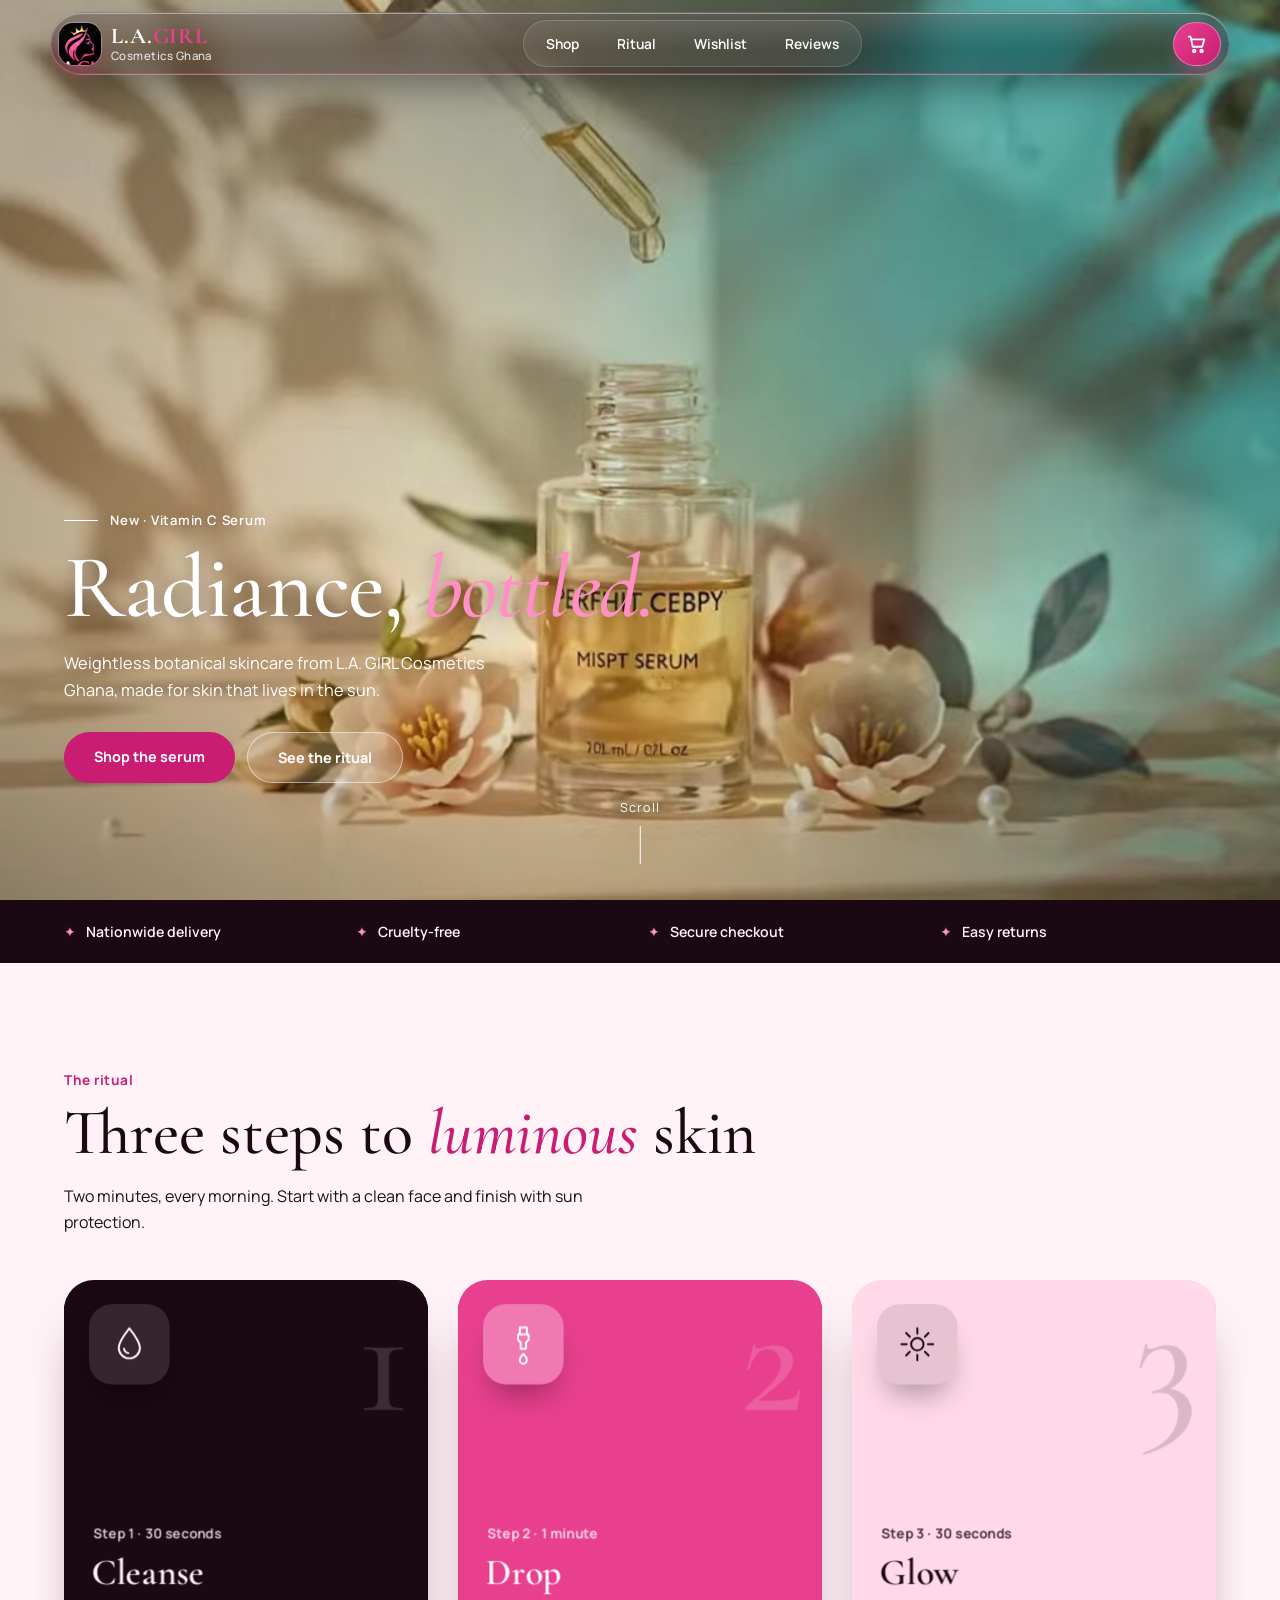
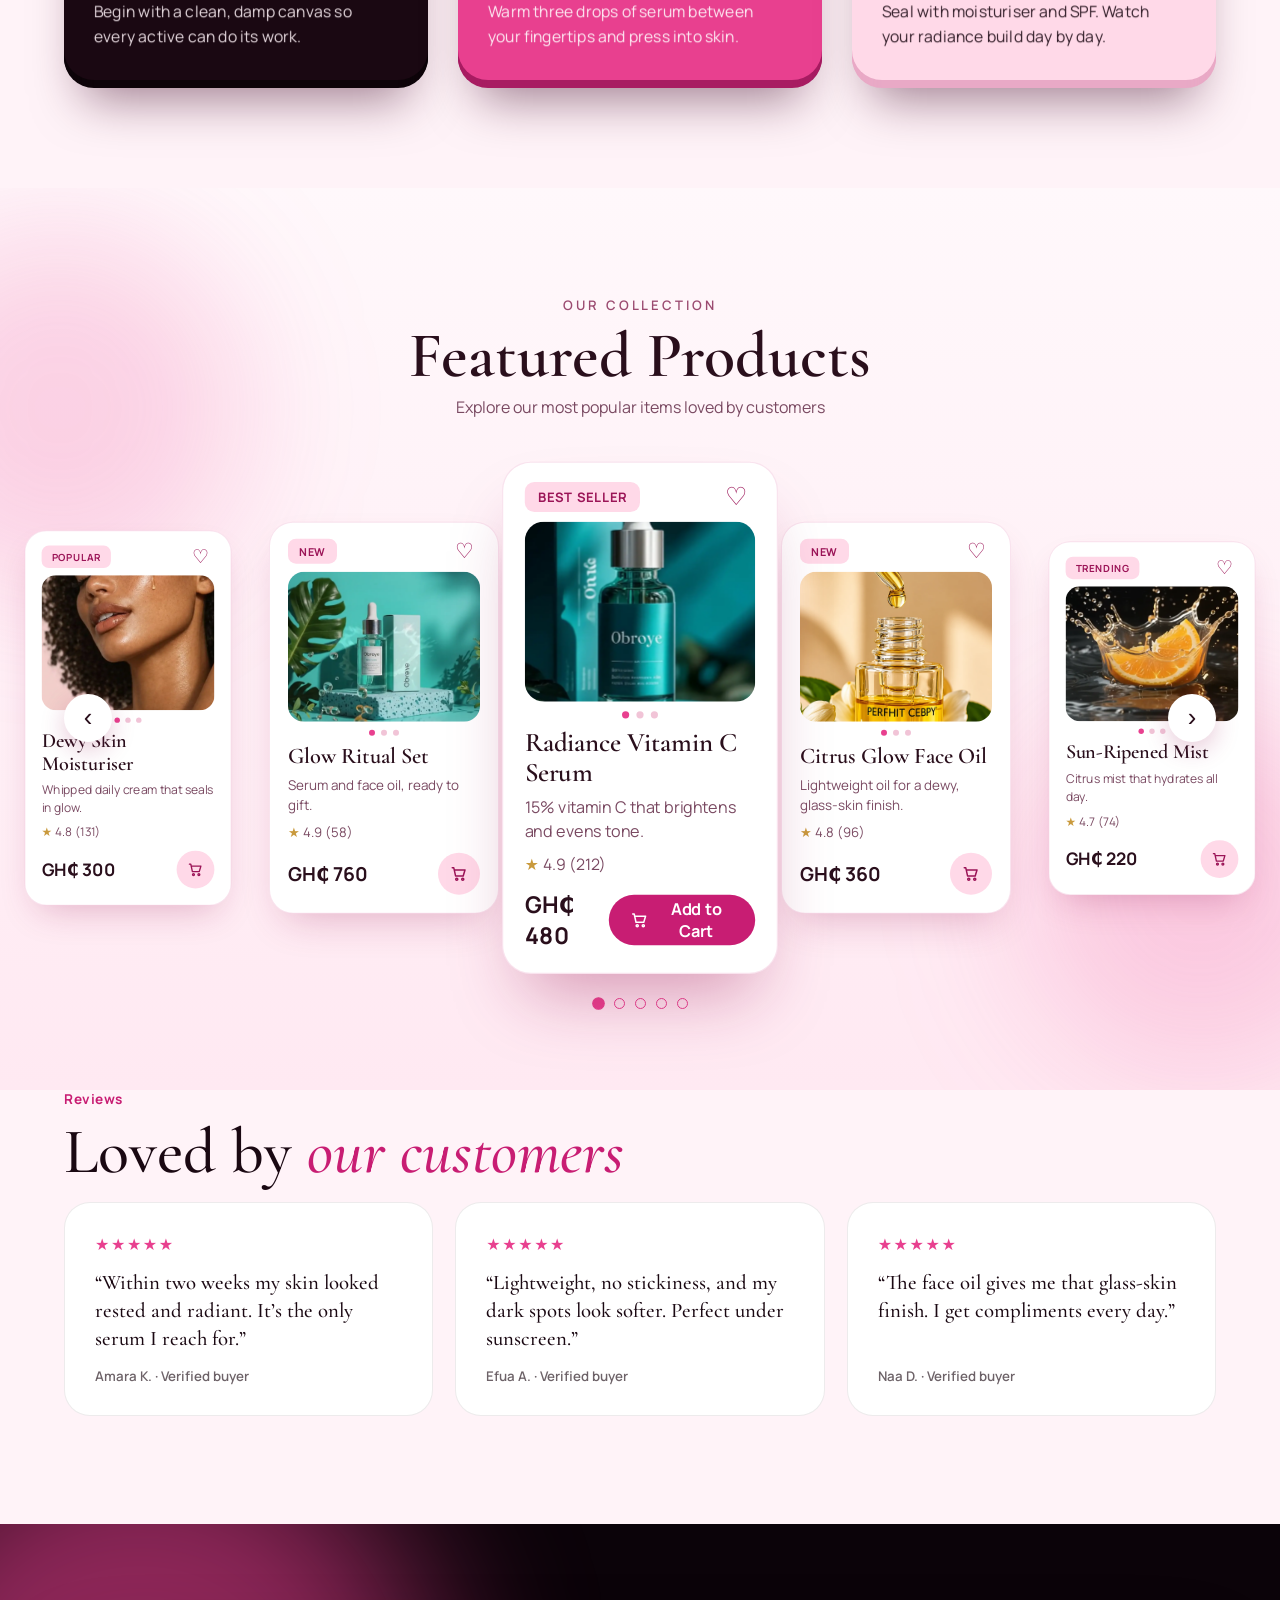
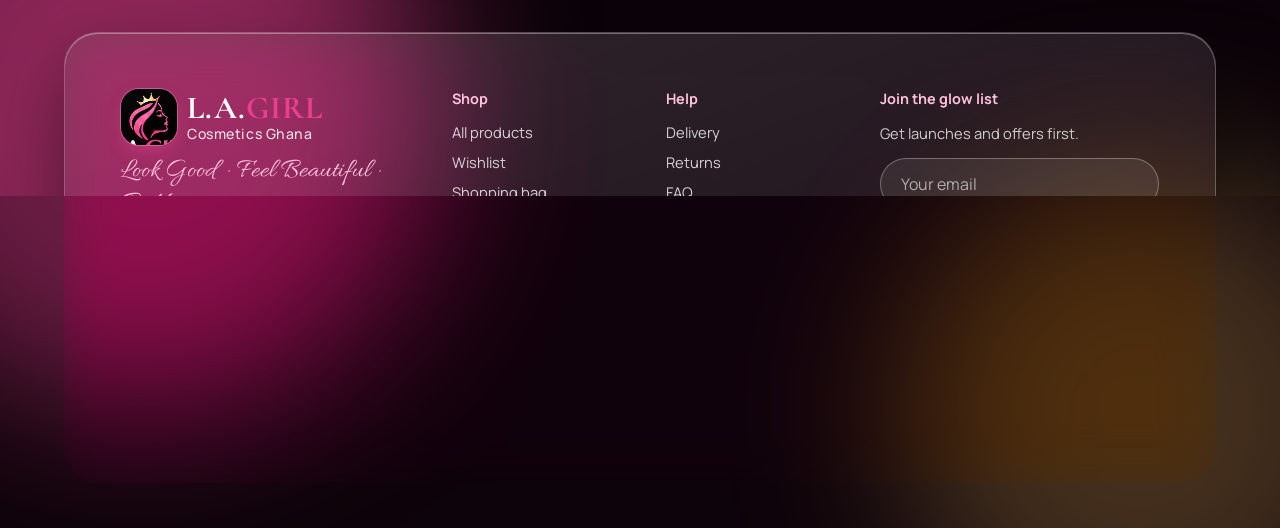
==== index.html @ 2833e106 "Build multipage skincare storefront Co-authored-by: Copilot <223556219+Copilot@users.noreply.github." ====
<!DOCTYPE html>
<html lang="en">
<head>
<meta charset="utf-8">
<meta name="viewport" content="width=device-width, initial-scale=1, viewport-fit=cover">
<title>L.A. GIRL Cosmetics Ghana — Radiance, bottled</title>
<meta name="description" content="Vitamin C serums, face oils and skincare rituals from L.A. GIRL Cosmetics Ghana.">
<meta name="theme-color" content="#12060e">
<link rel="icon" href="assets/badge.png">
<link rel="preconnect" href="https://fonts.googleapis.com">
<link rel="preconnect" href="https://fonts.gstatic.com" crossorigin>
<link href="https://fonts.googleapis.com/css2?family=Cormorant+Garamond:ital,wght@0,500;0,600;1,500&family=Manrope:wght@400;500;600;700&family=Allura&display=swap" rel="stylesheet">
<style>
:root{--teal:#1a0812;--cream:#fff3f8;--orange:#e8408f;--btn:#c81d73;--glow:#ff8fc4;--ink:#1f0f17;--pink:#e8408f;--pink-d:#c81d73;--blush:#ffc2dc;--gold:#d9ae55;--serif:"Cormorant Garamond",Georgia,serif;--sans:"Manrope",system-ui,sans-serif}
*{box-sizing:border-box;margin:0}
html{background:var(--cream);color-scheme:light;scroll-behavior:smooth}
body{font-family:var(--sans);color:var(--ink);-webkit-font-smoothing:antialiased;overflow-x:hidden}
a{color:inherit;text-decoration:none}
:focus-visible{outline:3px solid var(--glow);outline-offset:3px}
section[id],footer{scroll-margin-top:96px}
.skip{position:fixed;left:12px;top:-60px;z-index:200;background:#fff;color:var(--teal);padding:10px 16px;border-radius:99px}.skip:focus{top:12px}

/* loader */
#loader{position:fixed;inset:0;z-index:100;background:var(--teal);color:var(--cream);display:grid;place-content:center;text-align:center;gap:14px;transition:opacity .8s,visibility .8s}
#loader.off{opacity:0;visibility:hidden}
#loader b{font:600 clamp(3rem,10vw,5rem)/1 var(--serif);letter-spacing:.06em}
#loader em{font:italic 500 1.2rem var(--serif);color:var(--glow)}
#loader i{display:block;width:200px;height:2px;background:rgba(255,255,255,.2);margin:10px auto 0;overflow:hidden}
#loader i span{display:block;height:100%;width:0;background:var(--glow);transition:width .2s}
#loader small{font-size:.75rem;letter-spacing:.12em;opacity:.75}

/* navbar: smoked glass in L.A. GIRL black and pink */
nav,footer,#menu{--pink:#e8408f;--pink-d:#c81d73;--blush:#ffc2dc;--gold:#d9ae55;--glow:#ff8fc4}
nav{position:fixed;z-index:50;top:calc(env(safe-area-inset-top,0px) + 12px);left:50%;transform:translateX(-50%);width:min(1180px,calc(100% - 24px));display:flex;justify-content:space-between;align-items:center;gap:16px;padding:7px 8px;border-radius:99px;color:#fff;background:linear-gradient(180deg,rgba(255,255,255,.18),rgba(255,255,255,.04) 60%),rgba(20,6,15,.42);border:1px solid rgba(255,255,255,.22);-webkit-backdrop-filter:blur(22px) saturate(1.8);backdrop-filter:blur(22px) saturate(1.8);box-shadow:inset 0 1px 0 rgba(255,255,255,.4),inset 0 -1px 0 rgba(232,64,143,.4),0 18px 44px -14px rgba(0,0,0,.55);transition:background .4s}
nav.solid{background:linear-gradient(180deg,rgba(255,255,255,.12),rgba(255,255,255,.02) 60%),rgba(20,6,15,.74)}
.logo{display:flex;align-items:center;gap:10px;white-space:nowrap}
.logo img{width:42px;height:42px;border-radius:14px;display:block;box-shadow:0 0 0 1px rgba(255,255,255,.25),0 8px 18px -6px rgba(232,64,143,.7)}
.logo span{display:grid;gap:3px}
.logo b{font:700 1.4rem/1 var(--serif);letter-spacing:.03em}
.logo b i{font-style:normal;color:var(--pink)}
.logo small{font:500 .72rem/1 var(--sans);letter-spacing:.04em;opacity:.85}
.pill{display:flex;gap:2px;padding:4px;border-radius:99px;background:rgba(255,255,255,.08);border:1px solid rgba(255,255,255,.16)}
.pill a{padding:9px 18px;border-radius:99px;font-size:.86rem;font-weight:600;transition:background .3s,box-shadow .3s}
.pill a:hover{background:rgba(255,255,255,.16)}
.pill a.on{font-weight:700;background:linear-gradient(135deg,var(--pink),var(--pink-d));box-shadow:0 6px 18px -6px rgba(232,64,143,.9),inset 0 1px 0 rgba(255,255,255,.4)}
.nr{display:flex;gap:8px;align-items:center}
.bag,.burger{border:1px solid rgba(255,255,255,.28);background:rgba(255,255,255,.12);font:600 .84rem var(--sans);color:#fff;cursor:pointer;border-radius:99px;padding:10px 18px}
.bag{background:linear-gradient(135deg,var(--pink),var(--pink-d));border-color:rgba(255,255,255,.35);box-shadow:0 8px 20px -8px rgba(232,64,143,.9)}
.burger{display:none;padding:10px 14px}
.bag.bump{animation:bump .4s}@keyframes bump{50%{transform:scale(1.15)}}
nav #bc{background:var(--gold);color:#1a0610}
#menu{position:fixed;z-index:48;top:calc(env(safe-area-inset-top,0px) + 82px);left:12px;right:12px;max-width:400px;margin-left:auto;padding:14px;border-radius:28px;display:grid;grid-template-columns:1fr 1fr;gap:10px;color:#fff;background:linear-gradient(160deg,rgba(255,255,255,.2),rgba(255,255,255,.05)),rgba(20,6,15,.76);border:1px solid rgba(255,255,255,.24);-webkit-backdrop-filter:blur(28px) saturate(1.8);backdrop-filter:blur(28px) saturate(1.8);box-shadow:inset 0 1px 0 rgba(255,255,255,.4),inset 0 -1px 0 rgba(232,64,143,.35),0 30px 70px -10px rgba(0,0,0,.6);opacity:0;transform:translateY(-14px) scale(.95);transform-origin:top right;visibility:hidden;transition:opacity .3s,transform .45s cubic-bezier(.2,.9,.2,1),visibility .45s}
#menu.open{opacity:1;transform:none;visibility:visible}
#menu a,#menu button{display:flex;align-items:center;justify-content:center;min-height:54px;border-radius:18px;border:1px solid rgba(255,255,255,.22);background:linear-gradient(180deg,rgba(255,255,255,.18),rgba(255,255,255,.06));color:#fff;font:600 .95rem var(--sans);cursor:pointer;box-shadow:inset 0 1px 0 rgba(255,255,255,.3);transition:background .3s,transform .3s,box-shadow .3s,border-color .3s}
#menu button{grid-column:1/-1;background:linear-gradient(135deg,var(--pink),var(--pink-d));border-color:rgba(255,255,255,.35)}
#menu a:hover,#menu button:hover{background:linear-gradient(135deg,var(--pink),var(--pink-d));border-color:rgba(255,255,255,.45);transform:translateY(-2px);box-shadow:0 10px 24px -8px rgba(232,64,143,.85),inset 0 1px 0 rgba(255,255,255,.4)}
#menu.open>*{animation:mi .45s cubic-bezier(.2,.8,.2,1) calc(var(--i,0)*55ms + 60ms) backwards}
#menu>:nth-child(2){--i:1}#menu>:nth-child(3){--i:2}#menu>:nth-child(4){--i:3}#menu>:nth-child(5){--i:4}
@keyframes mi{from{opacity:0;transform:translateY(10px)}}
@media(min-width:821px){#menu{display:none}}

/* hero — autoplaying video, light scrim only so it stays crisp */
#story{position:relative}
.stage{position:sticky;top:0;height:100vh;height:100svh;overflow:hidden;background:#12060e}
#hv{position:absolute;inset:0;width:100%;height:100%;object-fit:cover;display:block;background:#12060e}
.scrim{position:absolute;inset:0;pointer-events:none;background:linear-gradient(90deg,rgba(0,0,0,.26),transparent 42%),linear-gradient(0deg,rgba(0,0,0,.2),transparent 28%)}
.chap{position:absolute;left:5vw;bottom:13vh;max-width:620px;color:#fff;opacity:0;pointer-events:none;will-change:transform,opacity;text-shadow:0 2px 18px rgba(0,0,0,.35)}
.eyebrow{font-size:.82rem;font-weight:600;letter-spacing:.06em;margin-bottom:16px;display:flex;align-items:center;gap:12px}
.eyebrow:before{content:"";width:34px;height:1px;background:currentColor}
.chap h1,.chap h2{font:500 clamp(2.8rem,7vw,6rem)/.95 var(--serif);letter-spacing:-.01em}
.chap em{color:var(--glow);font-style:italic}
.chap p{margin-top:20px;max-width:440px;line-height:1.65;font-size:1.02rem}
.cta{display:flex;gap:12px;margin-top:28px;flex-wrap:wrap}
.btn{display:inline-block;padding:15px 30px;border-radius:99px;background:var(--btn);color:#fff;font:700 .9rem var(--sans);border:0;cursor:pointer;transition:transform .3s,box-shadow .3s,background .3s;text-shadow:none}
.btn:hover{transform:translateY(-2px);box-shadow:0 12px 30px rgba(200,29,115,.4);background:#e23a8a}
.btn.ghost{background:rgba(255,255,255,.16);border:1px solid rgba(255,255,255,.5);-webkit-backdrop-filter:blur(10px);backdrop-filter:blur(10px)}
#hint{position:absolute;left:50%;bottom:4vh;transform:translateX(-50%);color:#fff;font-size:.78rem;letter-spacing:.1em;text-align:center;text-shadow:0 1px 10px rgba(0,0,0,.5)}
#hint:after{content:"";display:block;width:1px;height:38px;margin:10px auto 0;background:#fff;animation:drip 1.8s infinite}
@keyframes drip{0%{transform:scaleY(0);transform-origin:top}50%{transform:scaleY(1);transform-origin:top}51%{transform-origin:bottom}100%{transform:scaleY(0);transform-origin:bottom}}

/* sections */
section.s{padding:12vh 5vw}
.wrap{max-width:1200px;margin:auto}
.kick{font-size:.85rem;letter-spacing:.04em;color:var(--btn);font-weight:700}
h3{font:500 clamp(2.2rem,5vw,4rem)/1 var(--serif);color:var(--teal);margin:12px 0 18px}
h3 em{color:var(--btn)}
.sub{max-width:520px;line-height:1.65;opacity:.8;margin-bottom:44px}
.trust{background:var(--teal);color:var(--cream);padding:22px 5vw}
.trust div{max-width:1200px;margin:auto;display:grid;grid-template-columns:repeat(4,1fr);gap:16px;font-size:.88rem;font-weight:600}
.trust span{display:flex;align-items:center;gap:10px}.trust span:before{content:"✦";color:var(--glow)}

/* ritual 3D tiles */
.rcards{display:grid;grid-template-columns:repeat(3,1fr);gap:30px}
.rw{perspective:1300px}
.rt{--rx:0deg;--ry:0deg;--gx:50%;--gy:30%;position:relative;min-height:400px;padding:34px;border-radius:30px;display:flex;flex-direction:column;justify-content:flex-end;gap:10px;background:var(--bg);color:var(--fg);transform-style:preserve-3d;transform:rotateX(var(--rx)) rotateY(var(--ry));transition:transform .45s cubic-bezier(.2,.8,.2,1);box-shadow:0 1px 0 var(--e),0 2px 0 var(--e),0 3px 0 var(--e),0 4px 0 var(--e),0 5px 0 var(--e),0 6px 0 var(--e),0 7px 0 var(--e),0 8px 0 var(--e),0 38px 50px -20px rgba(60,5,35,.5)}
.rt.on{transition:transform .08s linear}
.rt:after{content:"";position:absolute;inset:0;border-radius:inherit;background:radial-gradient(420px circle at var(--gx) var(--gy),rgba(255,255,255,.26),transparent 55%);opacity:0;transition:opacity .4s;pointer-events:none}
.rt:hover:after{opacity:1}
.rt .num{position:absolute;right:20px;top:0;font:500 10rem/1 var(--serif);opacity:.16;transform:translateZ(18px);pointer-events:none}
.rt .ic{width:76px;height:76px;border-radius:22px;display:grid;place-items:center;background:var(--tile);margin-bottom:auto;transform:translateZ(75px);box-shadow:0 18px 28px -10px rgba(0,0,0,.35)}
.rt .ic svg{width:40px;height:40px;fill:none;stroke:currentColor;stroke-width:2.2;stroke-linecap:round;stroke-linejoin:round}
.rt .tm{font-size:.82rem;font-weight:700;opacity:.8;transform:translateZ(40px)}
.rt h4{font:600 2.2rem/1 var(--serif);transform:translateZ(55px)}
.rt p{line-height:1.6;font-size:.96rem;max-width:30ch;opacity:.9;transform:translateZ(35px)}
.rt.a{--bg:var(--teal);--fg:var(--cream);--e:#0d0409;--tile:rgba(255,255,255,.12)}
.rt.b{--bg:var(--orange);--fg:#fff;--e:#a81c62;--tile:rgba(255,255,255,.3)}
.rt.c{--bg:#ffd9e8;--fg:var(--teal);--e:#e9a9c6;--tile:rgba(26,8,18,.1)}

/* featured products carousel */
.fp{--tan:#c81d73;--bro:#2a0f1c;position:relative;padding:12vh 5vw 9vh;background:linear-gradient(180deg,#fff8fb,#ffe9f2);overflow:hidden;isolation:isolate}
.fp:before,.fp:after{content:"";position:absolute;z-index:-1;width:360px;height:360px;border-radius:50%;filter:blur(70px);background:rgba(232,64,143,.2)}
.fp:before{left:-120px;top:40px}.fp:after{right:-100px;bottom:20px}
.fh{text-align:center}
.fh .cl{font-size:.82rem;letter-spacing:.22em;color:#9b4a70;font-weight:600}
.fh h3{margin:10px 0 8px;color:var(--bro);font:600 clamp(2.6rem,5vw,4.2rem)/1 var(--serif)}
.fh p{color:#7a4a62}
.car{position:relative;max-width:1200px;height:540px;margin:30px auto 0;touch-action:pan-y}
.car:focus-visible{outline-offset:-3px}
.pc{position:absolute;left:50%;top:50%;width:230px;padding:16px 18px 18px;border-radius:24px;background:#fff;border:1px solid rgba(200,29,115,.12);display:flex;flex-direction:column;gap:8px;cursor:pointer;box-shadow:0 18px 40px -16px rgba(150,20,80,.3);transition:transform .6s cubic-bezier(.2,.8,.2,1),opacity .5s,box-shadow .5s}
.pc.act{cursor:default;box-shadow:0 34px 60px -20px rgba(150,20,80,.4)}
.tp{display:flex;justify-content:space-between;align-items:center}
.badge{padding:5px 11px;border-radius:8px;background:#ffd9e8;color:#9b1457;font-size:.68rem;font-weight:700;letter-spacing:.06em;text-transform:uppercase}
.heart{border:0;background:none;font-size:1.3rem;line-height:1;color:#9b1457;cursor:pointer;transition:transform .3s}.heart:hover{transform:scale(1.2)}.heart.on{color:#c2386a}
.pi{height:150px;border-radius:16px;overflow:hidden;background:#ffe3ee}
.pi img{width:100%;height:100%;object-fit:cover;display:block}
.dots{display:flex;justify-content:center;gap:6px}
.dots button{width:6px;height:6px;padding:0;border:0;border-radius:50%;background:#f1c4d7;cursor:pointer}.dots button.on{background:#e8408f}
.pc h4{font:600 1.4rem/1.1 var(--serif);color:var(--bro)}
.pc p{font-size:.84rem;line-height:1.45;color:#7a4a62;min-height:2.4em}
.rate{font-size:.82rem;color:#7a4a62}.rate:before{content:"★ ";color:#c99a3d}
.pr{display:flex;align-items:center;justify-content:space-between;margin-top:4px}
.pr b{font:700 1.2rem var(--sans);color:var(--bro)}
.add{display:flex;align-items:center;justify-content:center;gap:8px;height:42px;min-width:42px;padding:0;border:0;border-radius:99px;background:#ffd9e8;color:#9b1457;font:700 .85rem var(--sans);cursor:pointer;transition:background .3s,transform .3s}
.add span{display:none}.add:hover{transform:scale(1.08)}
.act .add{background:var(--tan);color:#fff;padding:0 18px}.act .add span{display:inline}
.nv{position:absolute;top:50%;margin-top:-24px;width:48px;height:48px;border:0;border-radius:50%;background:#fff;color:var(--bro);font-size:1.6rem;line-height:1;box-shadow:0 8px 24px rgba(150,20,80,.22);cursor:pointer;z-index:20;transition:transform .3s}
.nv:hover{transform:scale(1.1)}.nv.l{left:0}.nv.r{right:0}
.pg{display:flex;justify-content:center;gap:10px;margin-top:10px}
.pg button{width:11px;height:11px;padding:0;border-radius:50%;border:1.5px solid #e8408f;background:transparent;cursor:pointer;transition:.3s}.pg button.on{background:#e8408f;transform:scale(1.15)}

/* cart icon */
.bag{position:relative;display:grid;place-items:center;padding:10px 12px}
.bag svg{width:22px;height:22px;fill:none;stroke:currentColor;stroke-width:2;stroke-linecap:round;stroke-linejoin:round}
#bc{position:absolute;top:-6px;right:-6px;min-width:20px;height:20px;padding:0 5px;border-radius:99px;background:var(--btn);color:#fff;font-size:.72rem;font-weight:700;display:grid;place-items:center}
#bc[hidden]{display:none}

/* reviews */
.rev{display:grid;grid-template-columns:repeat(3,1fr);gap:22px}
.rc{background:#fff;border-radius:26px;padding:30px;border:1px solid rgba(26,8,18,.08);display:flex;flex-direction:column;gap:14px;transition:transform .4s,box-shadow .4s}
.rc:hover{transform:translateY(-6px);box-shadow:0 24px 50px rgba(26,8,18,.12)}
.rc p{font:500 1.3rem/1.35 var(--serif);color:var(--teal)}
.rc small{margin-top:auto;font-weight:600;opacity:.65}

/* glass footer */
footer{position:relative;background:#0b0309;color:#fff;padding:12vh 5vw 5vh;overflow:hidden;isolation:isolate}
footer:before,footer:after{content:"";position:absolute;z-index:-1;border-radius:50%;filter:blur(80px)}
footer:before{width:46vw;height:46vw;left:-12vw;top:-8vw;background:rgba(232,64,143,.6)}
footer:after{width:38vw;height:38vw;right:-8vw;bottom:-10vw;background:rgba(217,174,85,.38)}
.glass{max-width:1200px;margin:auto;padding:clamp(28px,5vw,56px);border-radius:34px;background:linear-gradient(160deg,rgba(255,255,255,.14),rgba(255,255,255,.04)),rgba(20,6,15,.3);border:1px solid rgba(255,255,255,.22);-webkit-backdrop-filter:blur(26px) saturate(1.7);backdrop-filter:blur(26px) saturate(1.7);box-shadow:inset 0 1px 0 rgba(255,255,255,.35),inset 0 -1px 0 rgba(232,64,143,.3),0 30px 80px rgba(0,0,0,.45)}
.fg{display:grid;grid-template-columns:1.6fr 1fr 1fr 1.6fr;gap:40px}
.flogo{display:block;width:min(330px,100%);height:auto;mix-blend-mode:screen;margin:-14px 0 4px -8px}
footer p{opacity:.78;line-height:1.6;font-size:.92rem;margin-top:10px}
footer h5{font:700 .9rem var(--sans);margin-bottom:14px;color:var(--blush)}
footer ul{list-style:none;padding:0;display:grid;gap:10px;font-size:.92rem}
footer li a{opacity:.8;transition:opacity .3s,padding .3s}footer li a:hover{opacity:1;padding-left:6px}
footer form{display:flex;gap:8px;margin-top:12px;flex-wrap:wrap}
footer input{flex:1;min-width:170px;padding:14px 20px;border-radius:99px;border:1px solid rgba(255,255,255,.3);background:rgba(255,255,255,.08);color:inherit;font:inherit}
footer input::placeholder{color:rgba(255,255,255,.6)}
footer .btn{background:linear-gradient(135deg,var(--pink),var(--pink-d))}footer .btn:hover{box-shadow:0 12px 30px rgba(232,64,143,.5);background:linear-gradient(135deg,#f05aa0,var(--pink-d))}
#fm{font-size:.85rem;margin-top:10px;min-height:1.2em;color:var(--blush)}
.soc{display:flex;gap:10px;margin-top:20px}
.soc a{padding:8px 16px;border-radius:99px;border:1px solid rgba(255,255,255,.25);background:rgba(255,255,255,.06);font-size:.82rem;font-weight:600;transition:background .3s,border-color .3s}.soc a:hover{background:rgba(232,64,143,.35);border-color:rgba(255,194,220,.6)}
.legal{display:flex;justify-content:space-between;align-items:center;gap:16px;flex-wrap:wrap;margin-top:44px;padding-top:22px;border-top:1px solid rgba(255,255,255,.15);font-size:.82rem}
.legal>span{opacity:.72}.legal .sign{font:1.6rem/1 "Allura",cursive;color:var(--blush);opacity:1}

footer .logo{margin-bottom:6px}footer .logo img{width:56px;height:56px;border-radius:18px}footer .logo b{font-size:2rem}footer .logo small{font-size:.88rem}
.tag{font:1.7rem/1.2 "Allura",cursive;color:var(--blush);margin-top:10px}
.stars{color:var(--pink);letter-spacing:.1em}
/* cart drawer: floating glass panel */
#cart{position:fixed;top:10px;right:10px;bottom:10px;width:min(420px,calc(100% - 20px));z-index:80;display:flex;flex-direction:column;gap:16px;padding:22px;border-radius:30px;color:#fff;background:radial-gradient(120% 40% at 100% 0,rgba(232,64,143,.4),transparent 70%),linear-gradient(160deg,rgba(255,255,255,.16),rgba(255,255,255,.04)),rgba(20,6,15,.84);border:1px solid rgba(255,255,255,.22);-webkit-backdrop-filter:blur(30px) saturate(1.8);backdrop-filter:blur(30px) saturate(1.8);box-shadow:inset 0 1px 0 rgba(255,255,255,.35),0 40px 90px rgba(0,0,0,.55);transform:translateX(calc(100% + 30px)) rotate(2deg);transform-origin:bottom right;visibility:hidden;transition:transform .65s cubic-bezier(.2,.9,.2,1),visibility .65s}
#cart.open{transform:none;visibility:visible}
#cart header{display:flex;justify-content:space-between;align-items:center}
#cart h6{font:600 2rem/1 var(--serif)}
#cart header p{font-size:.85rem;opacity:.75;margin-top:4px}
#cart button.x{width:42px;height:42px;border-radius:50%;border:1px solid rgba(255,255,255,.28);background:rgba(255,255,255,.1);color:#fff;font-size:1rem;cursor:pointer;transition:transform .4s,background .3s}
#cart button.x:hover{transform:rotate(90deg);background:var(--pink)}
#ci{flex:1;overflow:auto;display:grid;gap:12px;align-content:start;scrollbar-width:thin}
.ci{display:grid;grid-template-columns:84px 1fr auto;gap:14px;align-items:center;padding:10px;border-radius:22px;background:rgba(255,255,255,.08);border:1px solid rgba(255,255,255,.14);transition:background .3s,border-color .3s}
.ci:hover{background:rgba(255,255,255,.13);border-color:rgba(255,194,220,.45)}
#ci.ani .ci{animation:ci .6s cubic-bezier(.2,.9,.2,1) var(--d,0ms) both}
@keyframes ci{from{opacity:0;transform:translateX(28px)}}
.ci img{width:84px;height:100px;object-fit:cover;border-radius:16px;display:block}
.cd{display:grid;gap:6px;align-content:center;min-width:0}
.cd b{font:600 1.2rem/1.1 var(--serif)}
.cs{font-size:.78rem;opacity:.7}
.qty{display:inline-flex;align-items:center;width:max-content;border-radius:99px;background:rgba(255,255,255,.1);border:1px solid rgba(255,255,255,.2)}
.qty button{width:30px;height:30px;border:0;border-radius:50%;background:none;color:#fff;font-size:1.1rem;cursor:pointer;transition:background .25s,transform .25s}
.qty button:hover{background:var(--pink);transform:scale(1.12)}
.qty output{min-width:24px;text-align:center;font-weight:700;font-size:.88rem}
.cr{display:grid;justify-items:end;align-content:space-between;align-self:stretch}
.cr strong{font:700 .98rem var(--sans)}
.rm{border:0;background:none;color:rgba(255,255,255,.6);cursor:pointer;font-size:.95rem;width:28px;height:28px;border-radius:50%;transition:.25s}
.rm:hover{background:rgba(255,255,255,.15);color:var(--blush);transform:rotate(90deg)}
.empty{display:grid;justify-items:center;text-align:center;gap:10px;padding:8vh 10px}
.empty svg{width:64px;height:64px;fill:none;stroke:var(--blush);stroke-width:1.5;stroke-linecap:round;stroke-linejoin:round}
.empty h6{font-size:1.7rem}.empty p{opacity:.75;margin-bottom:8px}
#cfoot{display:grid;gap:10px;padding-top:16px;border-top:1px solid rgba(255,255,255,.18)}#cfoot[hidden]{display:none}
.tot{display:flex;justify-content:space-between;font:600 1.6rem var(--serif)}
#cfoot small{opacity:.65;font-size:.8rem}
#cart .btn{display:block;width:100%;text-align:center;background:linear-gradient(135deg,var(--pink),var(--pink-d));position:relative;overflow:hidden}
#cart .btn:before{content:"";position:absolute;inset:0;background:linear-gradient(110deg,transparent 30%,rgba(255,255,255,.35) 50%,transparent 70%);transform:translateX(-120%);transition:transform .7s}
#cart .btn:hover:before{transform:translateX(120%)}
#cart .btn.ghost{background:rgba(255,255,255,.1);border:1px solid rgba(255,255,255,.3)}
#cart .btn.ghost:hover{background:rgba(255,255,255,.2);box-shadow:none}
#ov{position:fixed;inset:0;z-index:70;background:rgba(18,4,12,.5);-webkit-backdrop-filter:blur(5px);backdrop-filter:blur(5px);opacity:0;visibility:hidden;transition:.4s}#ov.on{opacity:1;visibility:visible}
@media(prefers-reduced-motion:reduce){#cart,#menu{transition:none}#ci.ani .ci,#menu.open>*{animation:none}}

.rv{opacity:0;transform:translateY(30px);transition:opacity .8s,transform .8s}
.rv.in{opacity:1;transform:none}
@media(max-width:1000px){.grid{grid-template-columns:repeat(2,1fr)}.fg{grid-template-columns:1fr 1fr}.trust div{grid-template-columns:1fr 1fr}}
@media(max-width:820px){.pill{display:none}.burger{display:block}.rcards,.rev{grid-template-columns:1fr}.nv{width:40px;height:40px}.chap{right:5vw;bottom:11vh}.scrim{background:linear-gradient(0deg,rgba(0,0,0,.5),transparent 55%)}}
@media(max-width:560px){.grid{grid-template-columns:1fr}.fg{grid-template-columns:1fr}.logo{font-size:1.5rem}}
footer .fg details summary{list-style:none;color:var(--blush);font:700 .9rem var(--sans);margin-bottom:14px}
footer .fg details summary::-webkit-details-marker{display:none}
@media(max-width:560px){footer .fg details{border-top:1px solid rgba(255,255,255,.16);padding-top:14px}footer .fg details summary{display:flex;justify-content:space-between;align-items:center;cursor:pointer;margin-bottom:0}footer .fg details summary:after{content:"+";font-size:1.1rem}footer .fg details[open] summary{margin-bottom:14px}footer .fg details[open] summary:after{content:"−"}}
@media(prefers-reduced-motion:reduce){html{scroll-behavior:auto}.rv{transition:none;opacity:1;transform:none}.pc,.card,.rc,.pi img{transition:none}}
</style>
</head>
<body>
<a class="skip" href="#ritual">Skip to content</a>
<div id="loader" role="status" aria-live="polite"><b>L.A. GIRL</b><em>Cosmetics Ghana</em><i><span id="lp"></span></i><small id="lt">Preparing your glow… 0%</small></div>

<nav id="nav"><a class="logo" href="#" aria-label="L.A. GIRL Cosmetics Ghana home"><img src="assets/badge.png" alt="" width="42" height="42"><span><b>L.A.<i>GIRL</i></b><small>Cosmetics Ghana</small></span></a>
<div class="pill"><a href="products.html">Shop</a><a href="#ritual">Ritual</a><a href="wishlist.html">Wishlist</a><a href="#love">Reviews</a></div>
<div class="nr"><button class="bag" id="bag" aria-label="Open cart"><svg viewBox="0 0 24 24" aria-hidden="true"><path d="M3 4h2l2.4 11h10.2L20 7H6.2"/><circle cx="9" cy="19.5" r="1.4"/><circle cx="17" cy="19.5" r="1.4"/></svg><span id="bc" hidden>0</span></button><button class="burger" id="bg" aria-label="Open menu" aria-expanded="false">☰</button></div></nav>
<div id="menu" aria-hidden="true"><a href="products.html">Shop</a><a href="#ritual">Ritual</a><a href="wishlist.html">Wishlist</a><a href="cart.html">Cart page</a><a href="#love">Reviews</a><button id="mc" type="button">Open cart</button></div>

<div id="story"><div class="stage">
<video id="hv" autoplay muted loop playsinline preload="auto" poster="video/poster.jpg" aria-hidden="true" tabindex="-1" disablepictureinpicture><source src="video/hero.webm" type="video/webm"><source src="video/hero.mp4" type="video/mp4"></video><div class="scrim"></div>
<div class="chap" data-r="0,.04,.22,.32"><div class="eyebrow">New · Vitamin C Serum</div><h1>Radiance, <em>bottled.</em></h1><p>Weightless botanical skincare from L.A. GIRL Cosmetics Ghana, made for skin that lives in the sun.</p><div class="cta"><a class="btn" href="#shop">Shop the serum</a><a class="btn ghost" href="#ritual">See the ritual</a></div></div>
<div class="chap" data-r=".36,.44,.6,.68"><div class="eyebrow">The ingredient</div><h2>Powered by <em>sun-ripened citrus.</em></h2><p>Cold-pressed orange extract delivers brightening vitamin C in its purest, freshest form.</p></div>
<div class="chap" data-r=".72,.8,.93,.99"><div class="eyebrow">The ritual</div><h2>Your glow, <em>one drop</em> at a time.</h2><p>Three drops, every morning. Skin that looks lit from within.</p><div class="cta"><a class="btn" href="#shop">Shop now</a><a class="btn ghost" href="#ritual">Discover the ritual</a></div></div>
<div id="hint">Scroll</div>
</div></div>

<div class="trust"><div><span>Nationwide delivery</span><span>Cruelty-free</span><span>Secure checkout</span><span>Easy returns</span></div></div>

<section class="s" id="ritual"><div class="wrap">
<div class="kick rv">The ritual</div><h3 class="rv">Three steps to <em>luminous</em> skin</h3><p class="sub rv">Two minutes, every morning. Start with a clean face and finish with sun protection.</p>
<div class="rcards"><div class="rw rv"><div class="rt a"><span class="num" aria-hidden="true">1</span><span class="ic"><svg viewBox="0 0 48 48" aria-hidden="true"><path d="M24 6c8 10 12 16 12 22a12 12 0 0 1-24 0c0-6 4-12 12-22z"/><path d="M18 29a6 6 0 0 0 5 5"/></svg></span><span class="tm">Step 1 · 30 seconds</span><h4>Cleanse</h4><p>Begin with a clean, damp canvas so every active can do its work.</p></div></div><div class="rw rv"><div class="rt b"><span class="num" aria-hidden="true">2</span><span class="ic"><svg viewBox="0 0 48 48" aria-hidden="true"><path d="M20 5h8v8h-8zM18 13h12v6l-3 3v7h-6v-7l-3-3z"/><path d="M24 35c3 3 4 5 4 7a4 4 0 0 1-8 0c0-2 1-4 4-7z"/></svg></span><span class="tm">Step 2 · 1 minute</span><h4>Drop</h4><p>Warm three drops of serum between your fingertips and press into skin.</p></div></div><div class="rw rv"><div class="rt c"><span class="num" aria-hidden="true">3</span><span class="ic"><svg viewBox="0 0 48 48" aria-hidden="true"><circle cx="24" cy="24" r="7"/><path d="M24 6v6M24 36v6M6 24h6M36 24h6M11.3 11.3l4.2 4.2M32.5 32.5l4.2 4.2M11.3 36.7l4.2-4.2M32.5 15.5l4.2-4.2"/></svg></span><span class="tm">Step 3 · 30 seconds</span><h4>Glow</h4><p>Seal with moisturiser and SPF. Watch your radiance build day by day.</p></div></div></div></div></section>

<section class="fp" id="shop"><div class="fh rv"><div class="cl">OUR COLLECTION</div><h3>Featured Products</h3><p>Explore our most popular items loved by customers</p></div><div class="car" id="car" tabindex="0" role="region" aria-roledescription="carousel" aria-label="Featured products"><button class="nv l" id="pv" aria-label="Previous product">‹</button><div id="trk"></div><button class="nv r" id="nx" aria-label="Next product">›</button></div><div class="pg" id="pg"></div></section>

<section class="s" id="love" style="padding-top:0"><div class="wrap">
<div class="kick rv">Reviews</div><h3 class="rv">Loved by <em>our customers</em></h3>
<div class="rev">
<div class="rc rv"><span class="stars">★★★★★</span><p>“Within two weeks my skin looked rested and radiant. It’s the only serum I reach for.”</p><small>Amara K. · Verified buyer</small></div>
<div class="rc rv"><span class="stars">★★★★★</span><p>“Lightweight, no stickiness, and my dark spots look softer. Perfect under sunscreen.”</p><small>Efua A. · Verified buyer</small></div>
<div class="rc rv"><span class="stars">★★★★★</span><p>“The face oil gives me that glass-skin finish. I get compliments every day.”</p><small>Naa D. · Verified buyer</small></div>
</div></div></section>

<footer id="contact"><div class="glass">
<div class="fg">
<div><a class="logo" href="#" aria-label="L.A. GIRL Cosmetics Ghana home"><img src="assets/badge.png" alt="" width="56" height="56"><span><b>L.A.<i>GIRL</i></b><small>Cosmetics Ghana</small></span></a><div class="tag">Look Good · Feel Beautiful · Be You</div><p>Radiance, bottled. Botanical skincare made for skin that lives in the sun.</p>
<div class="soc"><a href="coming-soon.html?feature=Instagram">Instagram</a><a href="coming-soon.html?feature=TikTok">TikTok</a><a href="coming-soon.html?feature=WhatsApp">WhatsApp</a></div></div>
<details open><summary>Shop</summary><ul><li><a href="products.html">All products</a></li><li><a href="wishlist.html">Wishlist</a></li><li><a href="cart.html">Shopping bag</a></li></ul></details>
<details open><summary>Help</summary><ul><li><a href="coming-soon.html?feature=Delivery">Delivery</a></li><li><a href="coming-soon.html?feature=Returns">Returns</a></li><li><a href="coming-soon.html?feature=FAQ">FAQ</a></li><li><a href="coming-soon.html?feature=Contact">Contact us</a></li></ul></details>
<div><h5>Join the glow list</h5><p style="margin:0">Get launches and offers first.</p>
<form id="nf" novalidate><label for="em" style="position:absolute;left:-9999px">Email address</label><input id="em" type="email" placeholder="Your email" autocomplete="email" required><button class="btn" type="submit">Subscribe</button></form><div id="fm" role="status"></div></div>
</div>
<div class="legal"><span>© 2026 L.A. GIRL Cosmetics Ghana. All rights reserved.</span><span class="sign">Your Beauty, Our Priority</span><span><a href="coming-soon.html?feature=Privacy">Privacy</a> · <a href="coming-soon.html?feature=Terms">Terms</a></span></div>
</div></footer>

<div id="ov"></div>
<aside id="cart" aria-label="Shopping cart" aria-hidden="true"><header><div><h6>Your bag</h6><p><span id="cn">0</span> items</p></div><button class="x" id="cx" aria-label="Close cart">✕</button></header><div id="ci"></div><div id="cfoot" hidden><div class="tot"><span>Subtotal</span><span id="ct">GH₵ 0</span></div><small>Delivery is calculated at checkout.</small><button class="btn" id="co">Checkout</button><button class="btn ghost" data-close>Continue shopping</button></div></aside>

<script>
(function(){
var P=[
{n:"Radiance Vitamin C Serum",d:"15% vitamin C with hyaluronic acid. Brightens and evens tone.",p:480,s:["15 ml","30 ml"],b:"Bestseller",f:"0117",pos:"50% 50%",r:"4.9 (212)"},
{n:"Citrus Glow Face Oil",d:"Lightweight oil for a dewy, glass-skin finish.",p:360,s:["15 ml","30 ml"],b:"New",f:"0001",pos:"50% 60%",r:"4.8 (96)"},
{n:"Sun-Ripened Brightening Mist",d:"Refreshing citrus mist that hydrates throughout the day.",p:220,s:["50 ml","100 ml"],b:"",f:"0200",pos:"45% 55%",r:"4.7 (74)"},
{n:"Dewy Skin Moisturiser",d:"Whipped daily cream that seals in serum and glow.",p:300,s:["50 ml","100 ml"],b:"Low stock",f:"0358",pos:"60% 40%",r:"4.8 (131)"}];
var $=function(i){return document.getElementById(i)},fmt=function(n){return"GH₵ "+n.toLocaleString("en")};
var CS='<svg viewBox="0 0 24 24" width="18" height="18" fill="none" stroke="currentColor" stroke-width="2" stroke-linecap="round" stroke-linejoin="round" aria-hidden="true"><path d="M3 4h2l2.4 11h10.2L20 7H6.2"/><circle cx="9" cy="19.5" r="1.4"/><circle cx="17" cy="19.5" r="1.4"/></svg>';
var P=[
{n:"Radiance Vitamin C Serum",d:"15% vitamin C that brightens and evens tone.",p:480,z:"30 ml",b:"Best seller",r:"4.9 (212)",i:["0117","0100","0140"]},
{n:"Citrus Glow Face Oil",d:"Lightweight oil for a dewy, glass-skin finish.",p:360,z:"15 ml",b:"New",r:"4.8 (96)",i:["0001","0010","0030"]},
{n:"Sun-Ripened Mist",d:"Citrus mist that hydrates all day.",p:220,z:"100 ml",b:"Trending",r:"4.7 (74)",i:["0200","0210","0190"]},
{n:"Dewy Skin Moisturiser",d:"Whipped daily cream that seals in glow.",p:300,z:"50 ml",b:"Popular",r:"4.8 (131)",i:["0358","0340","0320"]},
{n:"Glow Ritual Set",d:"Serum and face oil, ready to gift.",p:760,z:"Set",b:"New",r:"4.9 (58)",i:["0150","0160","0170"]}];
var trk=$("trk"),pg=$("pg"),act=0,n=P.length;
trk.innerHTML=P.map(function(p,i){return'<article class="pc" data-i="'+i+'"><div class="tp"><span class="badge">'+p.b+'</span><button class="heart" aria-label="Save '+p.n+'">♡</button></div><div class="pi"><img src="frames/'+p.i[0]+'.webp" alt="'+p.n+'" loading="lazy"></div><div class="dots">'+p.i.map(function(_,k){return'<button'+(k?"":' class="on"')+' aria-label="Photo '+(k+1)+'"></button>'}).join("")+'</div><h4>'+p.n+'</h4><p>'+p.d+'</p><div class="rate">'+p.r+'</div><div class="pr"><b>'+fmt(p.p)+'</b><button class="add" data-i="'+i+'" aria-label="Add '+p.n+' to cart">'+CS+'<span>Add to Cart</span></button></div></article>'}).join("");
pg.innerHTML=P.map(function(p){return'<button aria-label="Show '+p.n+'"></button>'}).join("");
var cards=[].slice.call(trk.children),pgb=[].slice.call(pg.children),wishIds=["serum","oil","mist","moisturiser","set"],savedIds=[];
try{savedIds=JSON.parse(localStorage.getItem("la-cosmetics-wishlist")||"[]")}catch(error){savedIds=[]}
cards.forEach(function(c,i){var h=c.querySelector(".heart"),saved=savedIds.indexOf(wishIds[i])>=0;h.classList.toggle("on",saved);h.textContent=saved?"♥":"♡";h.setAttribute("aria-pressed",saved)});
function lay(){var m=innerWidth<700,st=m?172:256,lim=m?1:2,h=Math.floor(n/2);cards.forEach(function(c,i){var o=((i-act+h+n)%n)-h,a=Math.abs(o),s=[m?1.06:1.2,m?.9:1,.9][Math.min(a,2)];c.style.transform="translate(-50%,-50%) translateX("+o*st+"px) scale("+s+")";c.style.opacity=a>lim?0:1;c.style.pointerEvents=a>lim?"none":"auto";c.style.zIndex=10-a;c.dataset.o=o;c.classList.toggle("act",!o);c.setAttribute("aria-hidden",a>lim)});pgb.forEach(function(b,i){b.classList.toggle("on",i==act)})}
function go(d){act=(act+d+n)%n;lay()}
addEventListener("resize",lay);lay();
$("pv").onclick=function(){go(-1)};$("nx").onclick=function(){go(1)};
pgb.forEach(function(b,i){b.onclick=function(){act=i;lay()}});
$("car").addEventListener("keydown",function(e){if(e.key=="ArrowLeft")go(-1);if(e.key=="ArrowRight")go(1)});
var sx=null;$("car").addEventListener("touchstart",function(e){sx=e.touches[0].clientX},{passive:true});
$("car").addEventListener("touchend",function(e){if(sx==null)return;var d=e.changedTouches[0].clientX-sx;if(Math.abs(d)>45)go(d<0?1:-1);sx=null});
/* cart */
var cart=[],bagEl=$("bag");
try{cart=JSON.parse(localStorage.getItem("la-cosmetics-cart")||"[]")}catch(error){cart=[]}
function render(){var t=0,k=0;$("ci").innerHTML=cart.length?cart.map(function(c,i){t+=c.p*c.q;k+=c.q;return'<div class="ci" style="--d:'+i*70+'ms"><img src="frames/'+c.f+'.webp" alt=""><div class="cd"><b>'+c.n+'</b><span class="cs">'+c.s+'</span><div class="qty"><button data-i="'+i+'" data-q="-1" aria-label="Decrease quantity">−</button><output>'+c.q+'</output><button data-i="'+i+'" data-q="1" aria-label="Increase quantity">+</button></div></div><div class="cr"><button class="rm" data-x="'+i+'" aria-label="Remove '+c.n+'">✕</button><strong>'+fmt(c.p*c.q)+'</strong></div></div>'}).join(""):'<div class="empty"><svg viewBox="0 0 24 24" aria-hidden="true"><path d="M5 8h14l-1 12H6z"/><path d="M9 8a3 3 0 0 1 6 0"/></svg><h6>Your bag is empty</h6><p>Add something glowing from the shop.</p><a class="btn" href="products.html" data-close>Browse products</a></div>';
$("ct").textContent=fmt(t);$("cn").textContent=k;$("bc").textContent=k;$("bc").hidden=!k;$("cfoot").hidden=!k;bagEl.setAttribute("aria-label","Open cart"+(k?", "+k+" items":""));localStorage.setItem("la-cosmetics-cart",JSON.stringify(cart))}
render();
function cartOpen(o){var ci=$("ci");ci.classList.remove("ani");if(o){void ci.offsetWidth;ci.classList.add("ani");setTimeout(function(){ci.classList.remove("ani")},1100)}$("cart").classList.toggle("open",o);$("ov").classList.toggle("on",o);$("cart").setAttribute("aria-hidden",!o)}
document.addEventListener("click",function(e){var t=e.target,a=t.closest(".add");
if(a){var p=P[a.dataset.i],id=wishIds[a.dataset.i];var ex=cart.filter(function(c){return c.id==id})[0];if(ex)ex.q++;else cart.push({id:id,n:p.n,p:p.p,f:p.i[0],s:p.z,q:1});render();bagEl.classList.remove("bump");void bagEl.offsetWidth;bagEl.classList.add("bump");return}
if(t.closest("[data-close]")){cartOpen(false);return}var h=t.closest(".heart");if(h){h.classList.toggle("on");h.textContent=h.classList.contains("on")?"♥":"♡";h.setAttribute("aria-pressed",h.classList.contains("on"));var id=wishIds[h.closest(".pc").dataset.i],saved=JSON.parse(localStorage.getItem("la-cosmetics-wishlist")||"[]"),index=saved.indexOf(id);if(index<0)saved.push(id);else saved.splice(index,1);localStorage.setItem("la-cosmetics-wishlist",JSON.stringify(saved));return}
var d=t.closest(".dots button");if(d){var c=d.closest(".pc");[].forEach.call(d.parentNode.children,function(b,k){b.classList.toggle("on",b===d);if(b===d)c.querySelector("img").src="frames/"+P[c.dataset.i].i[k]+".webp"});return}
var qb=t.closest("[data-q]");if(qb){var c=cart[qb.dataset.i];c.q+=+qb.dataset.q;if(c.q<1)cart.splice(qb.dataset.i,1);render();return}
var x=t.closest("[data-x]");if(x){cart.splice(x.dataset.x,1);render();return}
var pc=t.closest(".pc");if(pc&&+pc.dataset.o)go(+pc.dataset.o)});
bagEl.onclick=function(){cartOpen(true)};$("cx").onclick=$("ov").onclick=function(){cartOpen(false);menu(false)};
$("co").onclick=function(){if(cart.length)location.href="checkout.html";else{$("co").textContent="Add an item first";setTimeout(function(){$("co").textContent="Checkout"},1800)}};
addEventListener("keydown",function(e){if(e.key==="Escape"){cartOpen(false);menu(false)}});
/* menu */
function menu(o){$("menu").classList.toggle("open",o);document.body.classList.toggle("mo",o);$("bg").setAttribute("aria-expanded",o);$("bg").textContent=o?"✕":"☰";$("menu").setAttribute("aria-hidden",!o)}
$("bg").onclick=function(){menu(!$("menu").classList.contains("open"))};
[].forEach.call($("menu").children,function(a){a.onclick=function(){menu(false)}});
$("mc").onclick=function(){menu(false);cartOpen(true)};
document.addEventListener("click",function(e){if($("menu").classList.contains("open")&&!e.target.closest("#menu,#bg"))menu(false)});
var footerMedia=matchMedia("(max-width:560px)"),footerCompact=footerMedia.matches;
if(footerCompact)[].forEach.call(document.querySelectorAll("footer .fg details"),function(group){group.removeAttribute("open")});
function footerGroups(compact){if(compact===footerCompact)return;footerCompact=compact;[].forEach.call(document.querySelectorAll("footer .fg details"),function(group){if(compact)group.removeAttribute("open");else group.setAttribute("open","")})}
if(footerMedia.addEventListener)footerMedia.addEventListener("change",function(event){footerGroups(event.matches)});else footerMedia.addListener(function(event){footerGroups(event.matches)});
addEventListener("resize",function(){footerGroups(footerMedia.matches)});
/* newsletter */
$("nf").onsubmit=function(e){e.preventDefault();var v=$("em").value.trim();$("fm").textContent=/^\S+@\S+\.\S+$/.test(v)?"Thanks! You’re on the glow list.":"Please enter a valid email address.";if(/^\S+@\S+\.\S+$/.test(v))$("em").value=""};
/* 3D tilt on ritual tiles */
if(matchMedia("(hover:hover) and (prefers-reduced-motion:no-preference)").matches)[].forEach.call(document.querySelectorAll(".rt"),function(c){c.addEventListener("pointermove",function(e){var r=c.getBoundingClientRect(),x=(e.clientX-r.left)/r.width,y=(e.clientY-r.top)/r.height;c.classList.add("on");c.style.setProperty("--ry",(x-.5)*16+"deg");c.style.setProperty("--rx",-(y-.5)*16+"deg");c.style.setProperty("--gx",x*100+"%");c.style.setProperty("--gy",y*100+"%")});c.addEventListener("pointerleave",function(){c.classList.remove("on");c.style.setProperty("--ry","0deg");c.style.setProperty("--rx","0deg")})});
/* reveal */
var io=new IntersectionObserver(function(es){es.forEach(function(e){if(e.isIntersecting){e.target.classList.add("in");io.unobserve(e.target)}})},{threshold:.12});
[].forEach.call(document.querySelectorAll(".rv"),function(e){io.observe(e)});

/* hero video: autoplays muted, chapters follow playback */
var cv=$("hv"),story=$("story"),nav=$("nav"),hint=$("hint"),
chaps=[].map.call(document.querySelectorAll(".chap"),function(e){return{e:e,r:e.dataset.r.split(",").map(Number)}}),
rm=matchMedia("(prefers-reduced-motion:reduce)").matches,live=true,done=false;
function vis(p,r){var a=r[0],b=r[1],c=r[2],d=r[3];return p<b?Math.max(0,(p-a)/(b-a)):p<=c?1:Math.max(0,1-(p-c)/(d-c))}
function show(p){chaps.forEach(function(c){var e=vis(p,c.r),up=p>c.r[2]?-1:1;c.e.style.opacity=e;c.e.style.transform="translateY("+(up*(1-e)*34)+"px)";c.e.style.pointerEvents=e>.6?"auto":"none"})}
function ready(){if(done)return;done=true;$("loader").classList.add("off")}
function prog(){var d=cv.duration,b=cv.buffered;if(!d||!b.length)return;var p=Math.min(100,Math.round(b.end(b.length-1)/d*100));$("lp").style.width=p+"%";$("lt").textContent="Preparing your glow… "+p+"%"}
cv.addEventListener("progress",prog);cv.addEventListener("loadeddata",ready);cv.addEventListener("playing",ready);
setTimeout(ready,5000);
if(rm){cv.pause();show(.1)}else{var pl=cv.play();if(pl&&pl.catch)pl.catch(function(){show(.1)})}
function tick(){if(!live)return;if(!rm)show((cv.currentTime||0)/(cv.duration||1));hint.style.opacity=Math.max(0,1-scrollY/200);requestAnimationFrame(tick)}
requestAnimationFrame(tick);
/* pause the video while the hero is off-screen to save battery and data */
new IntersectionObserver(function(es){var v=es[0].isIntersecting;if(v&&!live){live=true;if(!rm){var p=cv.play();if(p&&p.catch)p.catch(function(){})}requestAnimationFrame(tick)}else if(!v&&live){live=false;cv.pause()}},{rootMargin:"100px"}).observe(story);
/* solid navbar once the hero is behind us */
var sl=[].slice.call(document.querySelectorAll(".pill a")).filter(function(a){return a.getAttribute("href").charAt(0)==="#"}),ss=sl.map(function(a){return $(a.getAttribute("href").slice(1))});
function spy(){var y=innerHeight*.35,b=-1e9,c=-1;ss.forEach(function(s,i){var t=s.getBoundingClientRect().top;if(t<=y&&t>b){b=t;c=i}});sl.forEach(function(a,i){a.classList.toggle("on",i==c);if(i==c)a.setAttribute("aria-current","true");else a.removeAttribute("aria-current")})}
function navState(){spy();nav.classList.toggle("solid",story.getBoundingClientRect().bottom<90)}
addEventListener("scroll",navState,{passive:true});navState();
})();
</script>
</body>
</html>
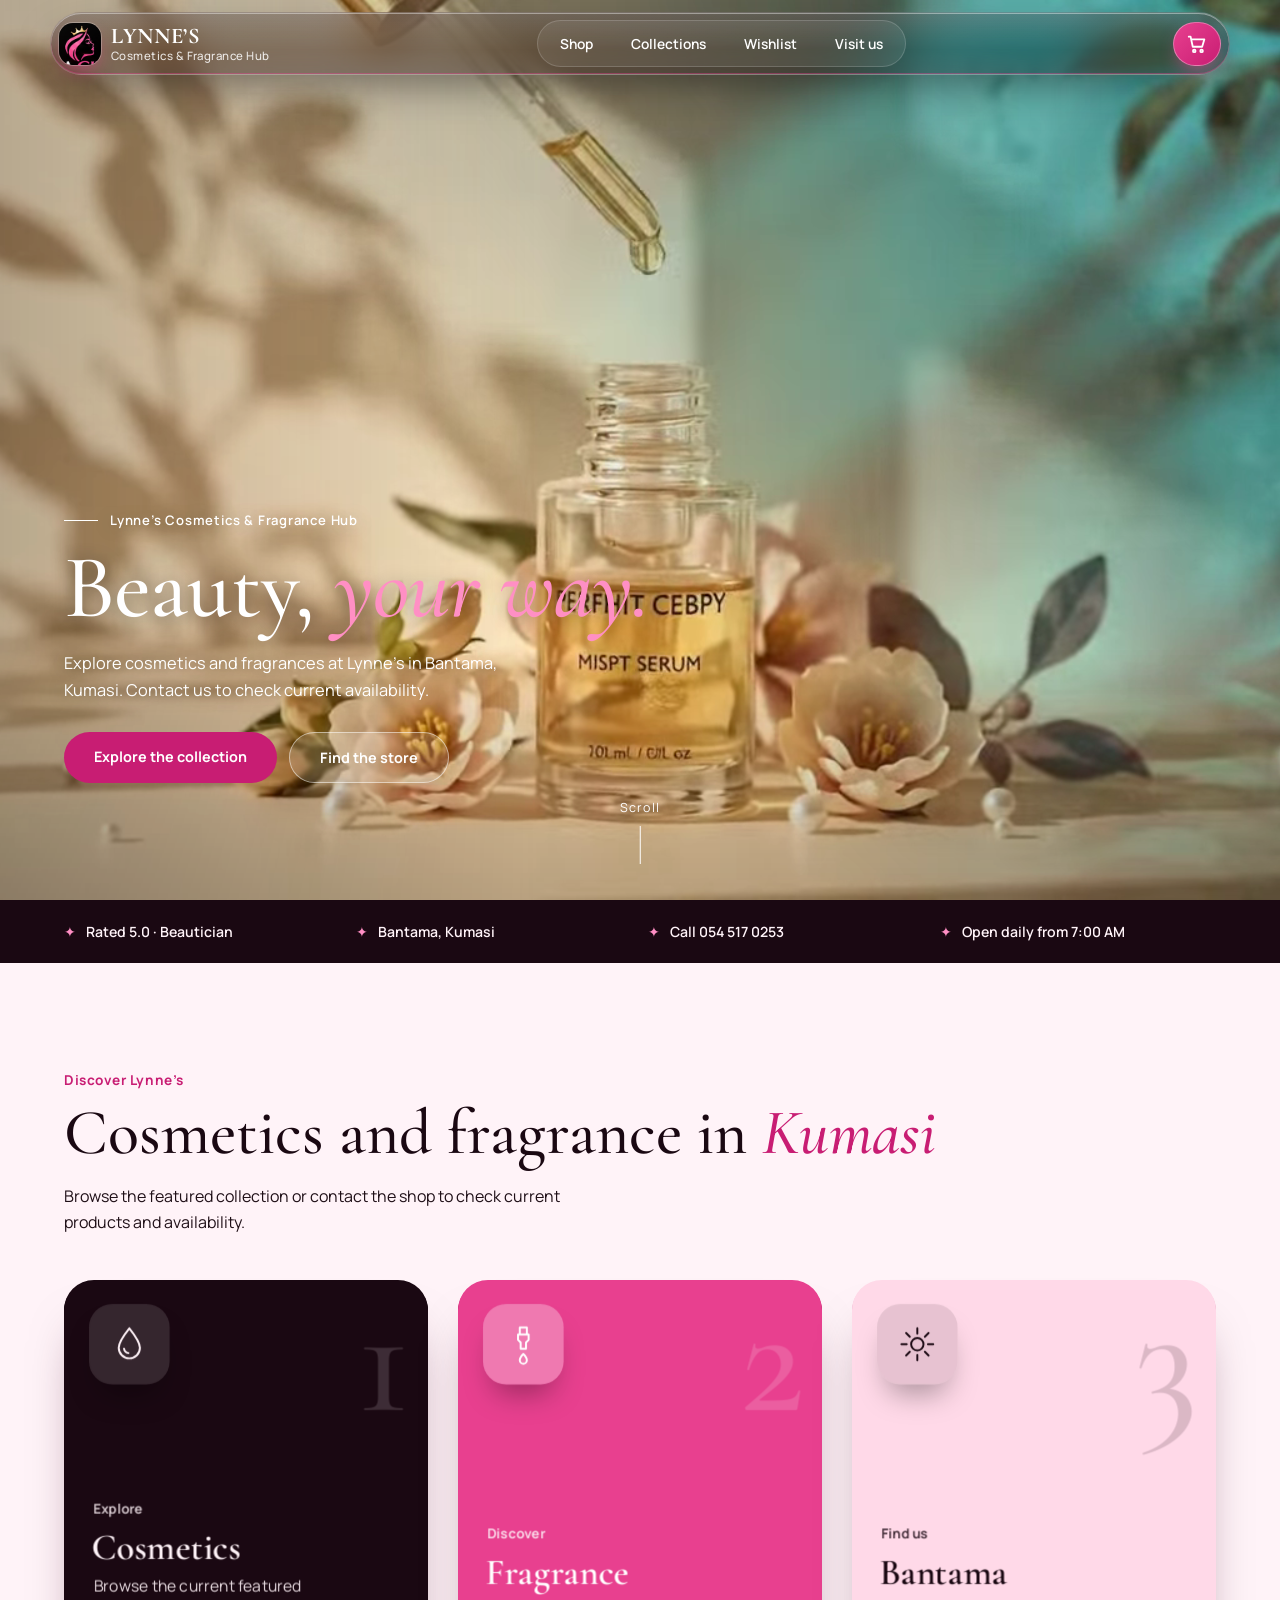
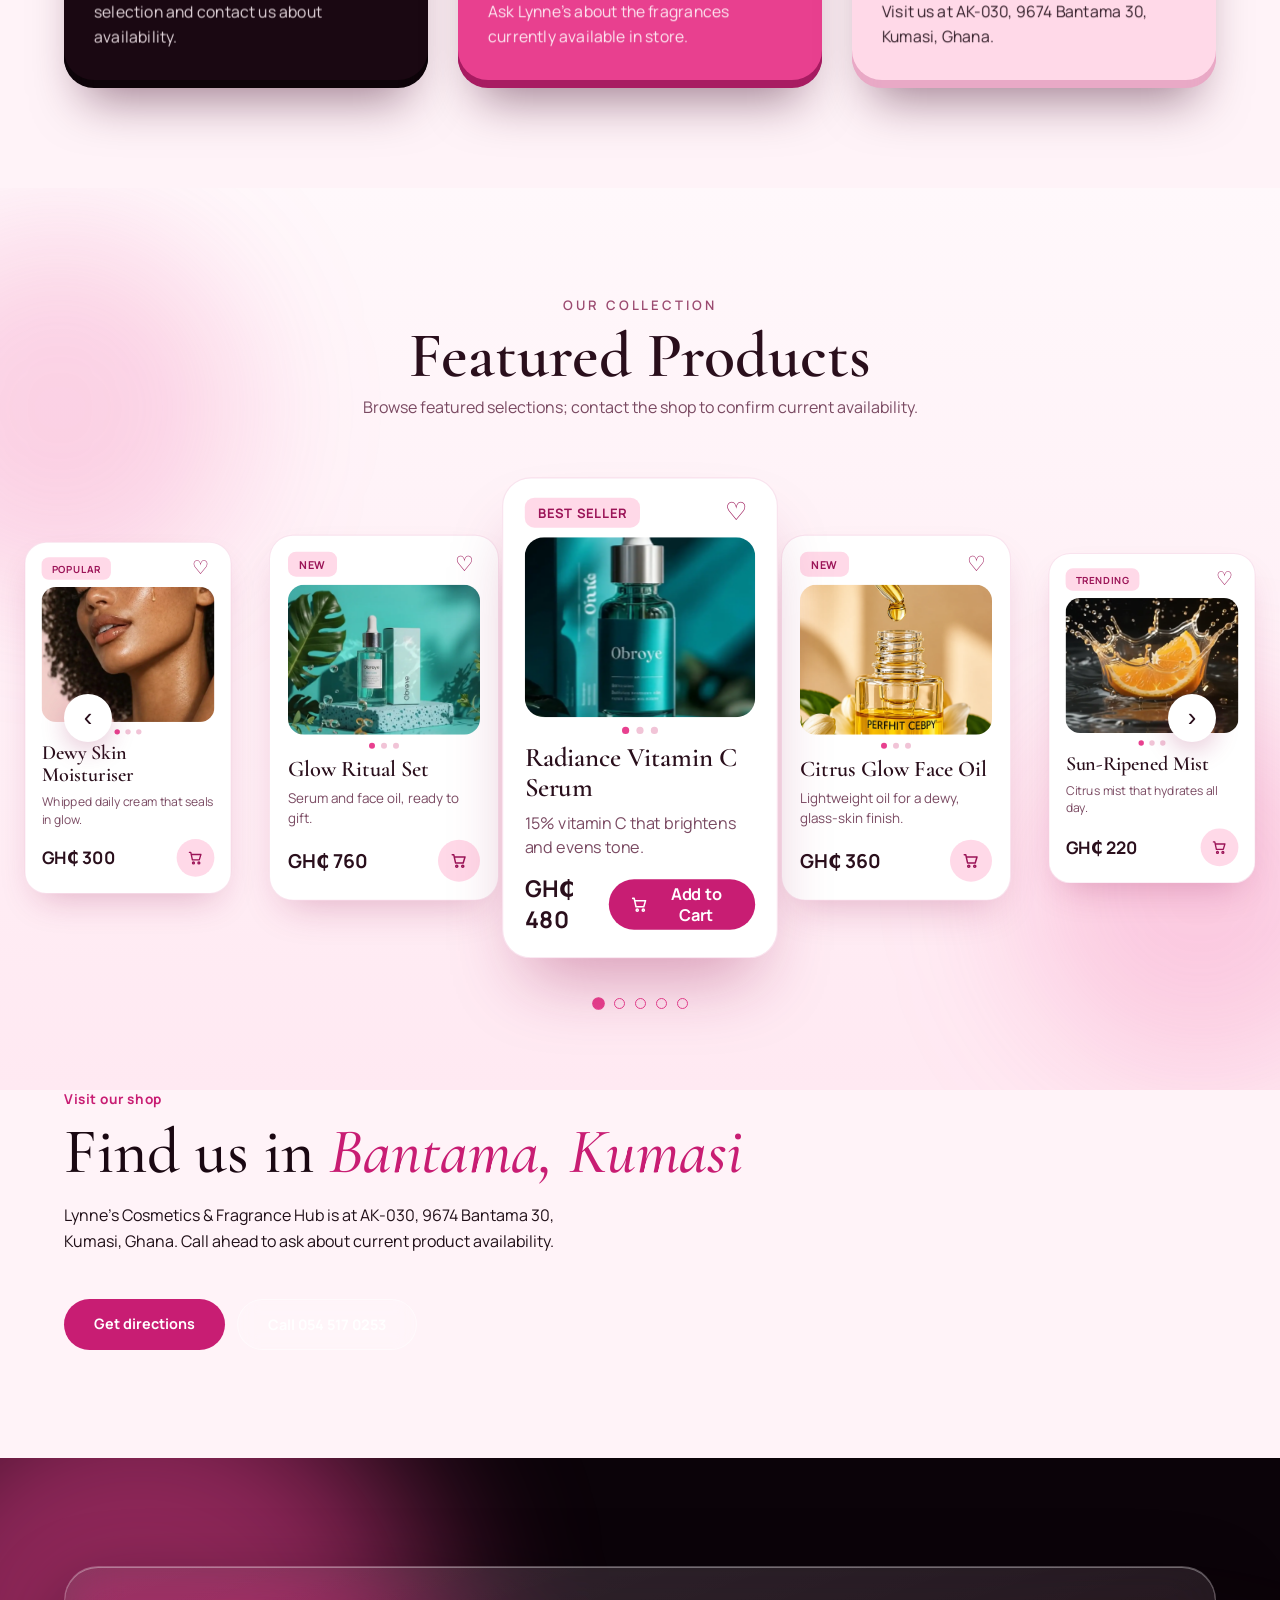
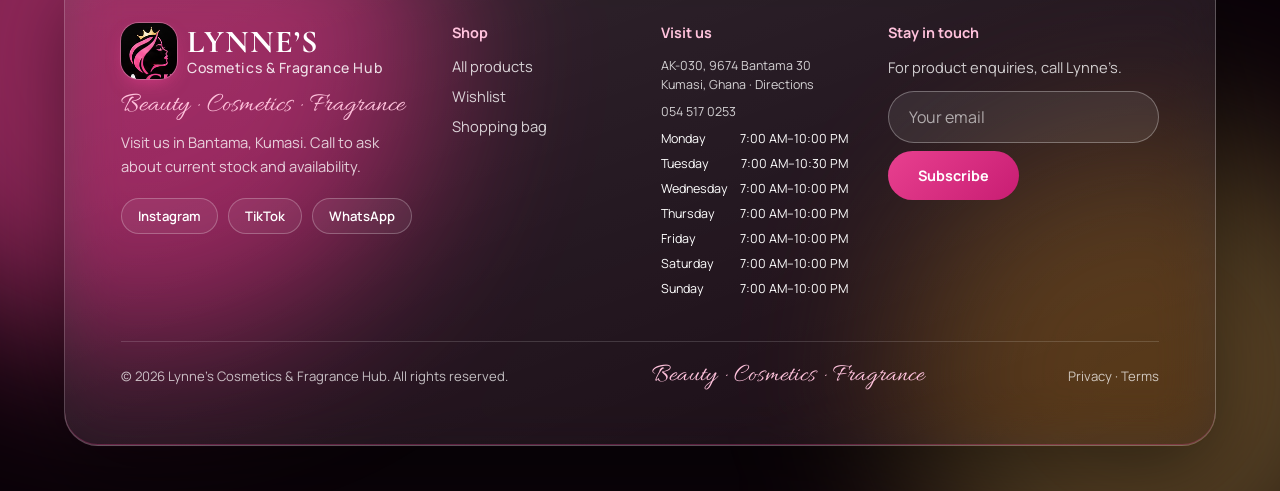
==== commit e82d0628: "Rebrand storefront and prepare Vercel deployment Update business details and shared page branding wh" ====
--- a/index.html
+++ b/index.html
@@ -3,10 +3,10 @@
 <head>
 <meta charset="utf-8">
 <meta name="viewport" content="width=device-width, initial-scale=1, viewport-fit=cover">
-<title>L.A. GIRL Cosmetics Ghana — Radiance, bottled</title>
-<meta name="description" content="Vitamin C serums, face oils and skincare rituals from L.A. GIRL Cosmetics Ghana.">
+<title>Lynne’s Cosmetics &amp; Fragrance Hub — Kumasi, Ghana</title>
+<meta name="description" content="Visit Lynne’s Cosmetics & Fragrance Hub in Bantama, Kumasi. Call for current cosmetics and fragrance availability.">
 <meta name="theme-color" content="#12060e">
-<link rel="icon" href="assets/badge.png">
+<link rel="icon" href="assets/badge.png" type="image/png">
 <link rel="preconnect" href="https://fonts.googleapis.com">
 <link rel="preconnect" href="https://fonts.gstatic.com" crossorigin>
 <link href="https://fonts.googleapis.com/css2?family=Cormorant+Garamond:ital,wght@0,500;0,600;1,500&family=Manrope:wght@400;500;600;700&family=Allura&display=swap" rel="stylesheet">
@@ -29,7 +29,7 @@
 #loader i span{display:block;height:100%;width:0;background:var(--glow);transition:width .2s}
 #loader small{font-size:.75rem;letter-spacing:.12em;opacity:.75}
 
-/* navbar: smoked glass in L.A. GIRL black and pink */
+/* navbar: smoked glass with the store's signature pink */
 nav,footer,#menu{--pink:#e8408f;--pink-d:#c81d73;--blush:#ffc2dc;--gold:#d9ae55;--glow:#ff8fc4}
 nav{position:fixed;z-index:50;top:calc(env(safe-area-inset-top,0px) + 12px);left:50%;transform:translateX(-50%);width:min(1180px,calc(100% - 24px));display:flex;justify-content:space-between;align-items:center;gap:16px;padding:7px 8px;border-radius:99px;color:#fff;background:linear-gradient(180deg,rgba(255,255,255,.18),rgba(255,255,255,.04) 60%),rgba(20,6,15,.42);border:1px solid rgba(255,255,255,.22);-webkit-backdrop-filter:blur(22px) saturate(1.8);backdrop-filter:blur(22px) saturate(1.8);box-shadow:inset 0 1px 0 rgba(255,255,255,.4),inset 0 -1px 0 rgba(232,64,143,.4),0 18px 44px -14px rgba(0,0,0,.55);transition:background .4s}
 nav.solid{background:linear-gradient(180deg,rgba(255,255,255,.12),rgba(255,255,255,.02) 60%),rgba(20,6,15,.74)}
@@ -166,6 +166,10 @@
 footer form{display:flex;gap:8px;margin-top:12px;flex-wrap:wrap}
 footer input{flex:1;min-width:170px;padding:14px 20px;border-radius:99px;border:1px solid rgba(255,255,255,.3);background:rgba(255,255,255,.08);color:inherit;font:inherit}
 footer input::placeholder{color:rgba(255,255,255,.6)}
+footer ul.hours{gap:8px;font-size:.78rem}
+footer ul.hours li{display:flex;justify-content:space-between;gap:12px}
+footer ul.hours li:nth-child(-n+2){display:block;line-height:1.55}
+footer ul.hours li span:last-child{text-align:right;white-space:nowrap}
 footer .btn{background:linear-gradient(135deg,var(--pink),var(--pink-d))}footer .btn:hover{box-shadow:0 12px 30px rgba(232,64,143,.5);background:linear-gradient(135deg,#f05aa0,var(--pink-d))}
 #fm{font-size:.85rem;margin-top:10px;min-height:1.2em;color:var(--blush)}
 .soc{display:flex;gap:10px;margin-top:20px}
@@ -228,47 +232,45 @@
 </head>
 <body>
 <a class="skip" href="#ritual">Skip to content</a>
-<div id="loader" role="status" aria-live="polite"><b>L.A. GIRL</b><em>Cosmetics Ghana</em><i><span id="lp"></span></i><small id="lt">Preparing your glow… 0%</small></div>
-
-<nav id="nav"><a class="logo" href="#" aria-label="L.A. GIRL Cosmetics Ghana home"><img src="assets/badge.png" alt="" width="42" height="42"><span><b>L.A.<i>GIRL</i></b><small>Cosmetics Ghana</small></span></a>
-<div class="pill"><a href="products.html">Shop</a><a href="#ritual">Ritual</a><a href="wishlist.html">Wishlist</a><a href="#love">Reviews</a></div>
+<div id="loader" role="status" aria-live="polite"><b>LYNNE’S</b><em>Cosmetics &amp; Fragrance Hub</em><i><span id="lp"></span></i><small id="lt">Welcome to Lynne’s… 0%</small></div>
+
+<nav id="nav"><a class="logo" href="#" aria-label="Lynne’s Cosmetics & Fragrance Hub home"><img src="assets/badge.png" alt="" width="42" height="42"><span><b>LYNNE’S</b><small>Cosmetics &amp; Fragrance Hub</small></span></a>
+<div class="pill"><a href="products.html">Shop</a><a href="#ritual">Collections</a><a href="wishlist.html">Wishlist</a><a href="#love">Visit us</a></div>
 <div class="nr"><button class="bag" id="bag" aria-label="Open cart"><svg viewBox="0 0 24 24" aria-hidden="true"><path d="M3 4h2l2.4 11h10.2L20 7H6.2"/><circle cx="9" cy="19.5" r="1.4"/><circle cx="17" cy="19.5" r="1.4"/></svg><span id="bc" hidden>0</span></button><button class="burger" id="bg" aria-label="Open menu" aria-expanded="false">☰</button></div></nav>
-<div id="menu" aria-hidden="true"><a href="products.html">Shop</a><a href="#ritual">Ritual</a><a href="wishlist.html">Wishlist</a><a href="cart.html">Cart page</a><a href="#love">Reviews</a><button id="mc" type="button">Open cart</button></div>
+<div id="menu" aria-hidden="true"><a href="products.html">Shop</a><a href="#ritual">Collections</a><a href="wishlist.html">Wishlist</a><a href="cart.html">Cart page</a><a href="#love">Visit us</a><button id="mc" type="button">Open cart</button></div>
 
 <div id="story"><div class="stage">
 <video id="hv" autoplay muted loop playsinline preload="auto" poster="video/poster.jpg" aria-hidden="true" tabindex="-1" disablepictureinpicture><source src="video/hero.webm" type="video/webm"><source src="video/hero.mp4" type="video/mp4"></video><div class="scrim"></div>
-<div class="chap" data-r="0,.04,.22,.32"><div class="eyebrow">New · Vitamin C Serum</div><h1>Radiance, <em>bottled.</em></h1><p>Weightless botanical skincare from L.A. GIRL Cosmetics Ghana, made for skin that lives in the sun.</p><div class="cta"><a class="btn" href="#shop">Shop the serum</a><a class="btn ghost" href="#ritual">See the ritual</a></div></div>
-<div class="chap" data-r=".36,.44,.6,.68"><div class="eyebrow">The ingredient</div><h2>Powered by <em>sun-ripened citrus.</em></h2><p>Cold-pressed orange extract delivers brightening vitamin C in its purest, freshest form.</p></div>
-<div class="chap" data-r=".72,.8,.93,.99"><div class="eyebrow">The ritual</div><h2>Your glow, <em>one drop</em> at a time.</h2><p>Three drops, every morning. Skin that looks lit from within.</p><div class="cta"><a class="btn" href="#shop">Shop now</a><a class="btn ghost" href="#ritual">Discover the ritual</a></div></div>
+<div class="chap" data-r="0,.04,.22,.32"><div class="eyebrow">Lynne’s Cosmetics &amp; Fragrance Hub</div><h1>Beauty, <em>your way.</em></h1><p>Explore cosmetics and fragrances at Lynne’s in Bantama, Kumasi. Contact us to check current availability.</p><div class="cta"><a class="btn" href="#shop">Explore the collection</a><a class="btn ghost" href="#contact">Find the store</a></div></div>
+<div class="chap" data-r=".36,.44,.6,.68"><div class="eyebrow">Cosmetics &amp; fragrance</div><h2>Find your next <em>favourite.</em></h2><p>Browse our featured collection, then call or visit us in Bantama to confirm current stock.</p></div>
+<div class="chap" data-r=".72,.8,.93,.99"><div class="eyebrow">Visit Lynne’s in Kumasi</div><h2>A little closer to <em>your glow.</em></h2><p>Find us at AK-030, 9674 Bantama 30. Open daily from 7:00 AM.</p><div class="cta"><a class="btn" href="#shop">Shop now</a><a class="btn ghost" href="https://www.google.com/maps/dir/?api=1&amp;destination=Lynne%60s+Cosmetics+%26+Fragrance+Hub%2C+AK-030%2C+9674+Bantama+30%2C+Kumasi%2C+Ghana" target="_blank" rel="noopener">Get directions</a></div></div>
 <div id="hint">Scroll</div>
 </div></div>
 
-<div class="trust"><div><span>Nationwide delivery</span><span>Cruelty-free</span><span>Secure checkout</span><span>Easy returns</span></div></div>
+<div class="trust"><div><span>Rated 5.0 · Beautician</span><span>Bantama, Kumasi</span><span>Call 054 517 0253</span><span>Open daily from 7:00 AM</span></div></div>
 
 <section class="s" id="ritual"><div class="wrap">
-<div class="kick rv">The ritual</div><h3 class="rv">Three steps to <em>luminous</em> skin</h3><p class="sub rv">Two minutes, every morning. Start with a clean face and finish with sun protection.</p>
-<div class="rcards"><div class="rw rv"><div class="rt a"><span class="num" aria-hidden="true">1</span><span class="ic"><svg viewBox="0 0 48 48" aria-hidden="true"><path d="M24 6c8 10 12 16 12 22a12 12 0 0 1-24 0c0-6 4-12 12-22z"/><path d="M18 29a6 6 0 0 0 5 5"/></svg></span><span class="tm">Step 1 · 30 seconds</span><h4>Cleanse</h4><p>Begin with a clean, damp canvas so every active can do its work.</p></div></div><div class="rw rv"><div class="rt b"><span class="num" aria-hidden="true">2</span><span class="ic"><svg viewBox="0 0 48 48" aria-hidden="true"><path d="M20 5h8v8h-8zM18 13h12v6l-3 3v7h-6v-7l-3-3z"/><path d="M24 35c3 3 4 5 4 7a4 4 0 0 1-8 0c0-2 1-4 4-7z"/></svg></span><span class="tm">Step 2 · 1 minute</span><h4>Drop</h4><p>Warm three drops of serum between your fingertips and press into skin.</p></div></div><div class="rw rv"><div class="rt c"><span class="num" aria-hidden="true">3</span><span class="ic"><svg viewBox="0 0 48 48" aria-hidden="true"><circle cx="24" cy="24" r="7"/><path d="M24 6v6M24 36v6M6 24h6M36 24h6M11.3 11.3l4.2 4.2M32.5 32.5l4.2 4.2M11.3 36.7l4.2-4.2M32.5 15.5l4.2-4.2"/></svg></span><span class="tm">Step 3 · 30 seconds</span><h4>Glow</h4><p>Seal with moisturiser and SPF. Watch your radiance build day by day.</p></div></div></div></div></section>
-
-<section class="fp" id="shop"><div class="fh rv"><div class="cl">OUR COLLECTION</div><h3>Featured Products</h3><p>Explore our most popular items loved by customers</p></div><div class="car" id="car" tabindex="0" role="region" aria-roledescription="carousel" aria-label="Featured products"><button class="nv l" id="pv" aria-label="Previous product">‹</button><div id="trk"></div><button class="nv r" id="nx" aria-label="Next product">›</button></div><div class="pg" id="pg"></div></section>
+<div class="kick rv">Discover Lynne’s</div><h3 class="rv">Cosmetics and fragrance in <em>Kumasi</em></h3><p class="sub rv">Browse the featured collection or contact the shop to check current products and availability.</p>
+<div class="rcards"><div class="rw rv"><div class="rt a"><span class="num" aria-hidden="true">1</span><span class="ic"><svg viewBox="0 0 48 48" aria-hidden="true"><path d="M24 6c8 10 12 16 12 22a12 12 0 0 1-24 0c0-6 4-12 12-22z"/><path d="M18 29a6 6 0 0 0 5 5"/></svg></span><span class="tm">Explore</span><h4>Cosmetics</h4><p>Browse the current featured selection and contact us about availability.</p></div></div><div class="rw rv"><div class="rt b"><span class="num" aria-hidden="true">2</span><span class="ic"><svg viewBox="0 0 48 48" aria-hidden="true"><path d="M20 5h8v8h-8zM18 13h12v6l-3 3v7h-6v-7l-3-3z"/><path d="M24 35c3 3 4 5 4 7a4 4 0 0 1-8 0c0-2 1-4 4-7z"/></svg></span><span class="tm">Discover</span><h4>Fragrance</h4><p>Ask Lynne’s about the fragrances currently available in store.</p></div></div><div class="rw rv"><div class="rt c"><span class="num" aria-hidden="true">3</span><span class="ic"><svg viewBox="0 0 48 48" aria-hidden="true"><circle cx="24" cy="24" r="7"/><path d="M24 6v6M24 36v6M6 24h6M36 24h6M11.3 11.3l4.2 4.2M32.5 32.5l4.2 4.2M11.3 36.7l4.2-4.2M32.5 15.5l4.2-4.2"/></svg></span><span class="tm">Find us</span><h4>Bantama</h4><p>Visit us at AK-030, 9674 Bantama 30, Kumasi, Ghana.</p></div></div></div></div></section>
+
+<section class="fp" id="shop"><div class="fh rv"><div class="cl">OUR COLLECTION</div><h3>Featured Products</h3><p>Browse featured selections; contact the shop to confirm current availability.</p></div><div class="car" id="car" tabindex="0" role="region" aria-roledescription="carousel" aria-label="Featured products"><button class="nv l" id="pv" aria-label="Previous product">‹</button><div id="trk"></div><button class="nv r" id="nx" aria-label="Next product">›</button></div><div class="pg" id="pg"></div></section>
 
 <section class="s" id="love" style="padding-top:0"><div class="wrap">
-<div class="kick rv">Reviews</div><h3 class="rv">Loved by <em>our customers</em></h3>
-<div class="rev">
-<div class="rc rv"><span class="stars">★★★★★</span><p>“Within two weeks my skin looked rested and radiant. It’s the only serum I reach for.”</p><small>Amara K. · Verified buyer</small></div>
-<div class="rc rv"><span class="stars">★★★★★</span><p>“Lightweight, no stickiness, and my dark spots look softer. Perfect under sunscreen.”</p><small>Efua A. · Verified buyer</small></div>
-<div class="rc rv"><span class="stars">★★★★★</span><p>“The face oil gives me that glass-skin finish. I get compliments every day.”</p><small>Naa D. · Verified buyer</small></div>
-</div></div></section>
+<div class="kick rv">Visit our shop</div><h3 class="rv">Find us in <em>Bantama, Kumasi</em></h3>
+<p class="sub rv">Lynne’s Cosmetics &amp; Fragrance Hub is at AK-030, 9674 Bantama 30, Kumasi, Ghana. Call ahead to ask about current product availability.</p>
+<div class="cta rv"><a class="btn" href="https://www.google.com/maps/dir/?api=1&amp;destination=Lynne%60s+Cosmetics+%26+Fragrance+Hub%2C+AK-030%2C+9674+Bantama+30%2C+Kumasi%2C+Ghana" target="_blank" rel="noopener">Get directions</a><a class="btn ghost" href="tel:+233545170253">Call 054 517 0253</a></div>
+</div></section>
 
 <footer id="contact"><div class="glass">
 <div class="fg">
-<div><a class="logo" href="#" aria-label="L.A. GIRL Cosmetics Ghana home"><img src="assets/badge.png" alt="" width="56" height="56"><span><b>L.A.<i>GIRL</i></b><small>Cosmetics Ghana</small></span></a><div class="tag">Look Good · Feel Beautiful · Be You</div><p>Radiance, bottled. Botanical skincare made for skin that lives in the sun.</p>
+<div><a class="logo" href="#" aria-label="Lynne’s Cosmetics & Fragrance Hub home"><img src="assets/badge.png" alt="" width="56" height="56"><span><b>LYNNE’S</b><small>Cosmetics &amp; Fragrance Hub</small></span></a><div class="tag">Beauty · Cosmetics · Fragrance</div><p>Visit us in Bantama, Kumasi. Call to ask about current stock and availability.</p>
 <div class="soc"><a href="coming-soon.html?feature=Instagram">Instagram</a><a href="coming-soon.html?feature=TikTok">TikTok</a><a href="coming-soon.html?feature=WhatsApp">WhatsApp</a></div></div>
 <details open><summary>Shop</summary><ul><li><a href="products.html">All products</a></li><li><a href="wishlist.html">Wishlist</a></li><li><a href="cart.html">Shopping bag</a></li></ul></details>
-<details open><summary>Help</summary><ul><li><a href="coming-soon.html?feature=Delivery">Delivery</a></li><li><a href="coming-soon.html?feature=Returns">Returns</a></li><li><a href="coming-soon.html?feature=FAQ">FAQ</a></li><li><a href="coming-soon.html?feature=Contact">Contact us</a></li></ul></details>
-<div><h5>Join the glow list</h5><p style="margin:0">Get launches and offers first.</p>
+<details open><summary>Visit us</summary><ul class="hours"><li><a href="https://www.google.com/maps/dir/?api=1&amp;destination=Lynne%60s+Cosmetics+%26+Fragrance+Hub%2C+AK-030%2C+9674+Bantama+30%2C+Kumasi%2C+Ghana" target="_blank" rel="noopener">AK-030, 9674 Bantama 30<br>Kumasi, Ghana · Directions</a></li><li><a href="tel:+233545170253">054 517 0253</a></li><li><span>Monday</span><span>7:00 AM–10:00 PM</span></li><li><span>Tuesday</span><span>7:00 AM–10:30 PM</span></li><li><span>Wednesday</span><span>7:00 AM–10:00 PM</span></li><li><span>Thursday</span><span>7:00 AM–10:00 PM</span></li><li><span>Friday</span><span>7:00 AM–10:00 PM</span></li><li><span>Saturday</span><span>7:00 AM–10:00 PM</span></li><li><span>Sunday</span><span>7:00 AM–10:00 PM</span></li></ul></details>
+<div><h5>Stay in touch</h5><p style="margin:0">For product enquiries, call Lynne’s.</p>
 <form id="nf" novalidate><label for="em" style="position:absolute;left:-9999px">Email address</label><input id="em" type="email" placeholder="Your email" autocomplete="email" required><button class="btn" type="submit">Subscribe</button></form><div id="fm" role="status"></div></div>
 </div>
-<div class="legal"><span>© 2026 L.A. GIRL Cosmetics Ghana. All rights reserved.</span><span class="sign">Your Beauty, Our Priority</span><span><a href="coming-soon.html?feature=Privacy">Privacy</a> · <a href="coming-soon.html?feature=Terms">Terms</a></span></div>
+<div class="legal"><span>© 2026 Lynne’s Cosmetics &amp; Fragrance Hub. All rights reserved.</span><span class="sign">Beauty · Cosmetics · Fragrance</span><span><a href="coming-soon.html?feature=Privacy">Privacy</a> · <a href="coming-soon.html?feature=Terms">Terms</a></span></div>
 </div></footer>
 
 <div id="ov"></div>
@@ -277,20 +279,20 @@
 <script>
 (function(){
 var P=[
-{n:"Radiance Vitamin C Serum",d:"15% vitamin C with hyaluronic acid. Brightens and evens tone.",p:480,s:["15 ml","30 ml"],b:"Bestseller",f:"0117",pos:"50% 50%",r:"4.9 (212)"},
-{n:"Citrus Glow Face Oil",d:"Lightweight oil for a dewy, glass-skin finish.",p:360,s:["15 ml","30 ml"],b:"New",f:"0001",pos:"50% 60%",r:"4.8 (96)"},
-{n:"Sun-Ripened Brightening Mist",d:"Refreshing citrus mist that hydrates throughout the day.",p:220,s:["50 ml","100 ml"],b:"",f:"0200",pos:"45% 55%",r:"4.7 (74)"},
-{n:"Dewy Skin Moisturiser",d:"Whipped daily cream that seals in serum and glow.",p:300,s:["50 ml","100 ml"],b:"Low stock",f:"0358",pos:"60% 40%",r:"4.8 (131)"}];
+{n:"Radiance Vitamin C Serum",d:"15% vitamin C with hyaluronic acid. Brightens and evens tone.",p:480,s:["15 ml","30 ml"],b:"Bestseller",f:"0117",pos:"50% 50%"},
+{n:"Citrus Glow Face Oil",d:"Lightweight oil for a dewy, glass-skin finish.",p:360,s:["15 ml","30 ml"],b:"New",f:"0001",pos:"50% 60%"},
+{n:"Sun-Ripened Brightening Mist",d:"Refreshing citrus mist that hydrates throughout the day.",p:220,s:["50 ml","100 ml"],b:"",f:"0200",pos:"45% 55%"},
+{n:"Dewy Skin Moisturiser",d:"Whipped daily cream that seals in serum and glow.",p:300,s:["50 ml","100 ml"],b:"Low stock",f:"0358",pos:"60% 40%"}];
 var $=function(i){return document.getElementById(i)},fmt=function(n){return"GH₵ "+n.toLocaleString("en")};
 var CS='<svg viewBox="0 0 24 24" width="18" height="18" fill="none" stroke="currentColor" stroke-width="2" stroke-linecap="round" stroke-linejoin="round" aria-hidden="true"><path d="M3 4h2l2.4 11h10.2L20 7H6.2"/><circle cx="9" cy="19.5" r="1.4"/><circle cx="17" cy="19.5" r="1.4"/></svg>';
 var P=[
-{n:"Radiance Vitamin C Serum",d:"15% vitamin C that brightens and evens tone.",p:480,z:"30 ml",b:"Best seller",r:"4.9 (212)",i:["0117","0100","0140"]},
-{n:"Citrus Glow Face Oil",d:"Lightweight oil for a dewy, glass-skin finish.",p:360,z:"15 ml",b:"New",r:"4.8 (96)",i:["0001","0010","0030"]},
-{n:"Sun-Ripened Mist",d:"Citrus mist that hydrates all day.",p:220,z:"100 ml",b:"Trending",r:"4.7 (74)",i:["0200","0210","0190"]},
-{n:"Dewy Skin Moisturiser",d:"Whipped daily cream that seals in glow.",p:300,z:"50 ml",b:"Popular",r:"4.8 (131)",i:["0358","0340","0320"]},
-{n:"Glow Ritual Set",d:"Serum and face oil, ready to gift.",p:760,z:"Set",b:"New",r:"4.9 (58)",i:["0150","0160","0170"]}];
+{n:"Radiance Vitamin C Serum",d:"15% vitamin C that brightens and evens tone.",p:480,z:"30 ml",b:"Best seller",i:["0117","0100","0140"]},
+{n:"Citrus Glow Face Oil",d:"Lightweight oil for a dewy, glass-skin finish.",p:360,z:"15 ml",b:"New",i:["0001","0010","0030"]},
+{n:"Sun-Ripened Mist",d:"Citrus mist that hydrates all day.",p:220,z:"100 ml",b:"Trending",i:["0200","0210","0190"]},
+{n:"Dewy Skin Moisturiser",d:"Whipped daily cream that seals in glow.",p:300,z:"50 ml",b:"Popular",i:["0358","0340","0320"]},
+{n:"Glow Ritual Set",d:"Serum and face oil, ready to gift.",p:760,z:"Set",b:"New",i:["0150","0160","0170"]}];
 var trk=$("trk"),pg=$("pg"),act=0,n=P.length;
-trk.innerHTML=P.map(function(p,i){return'<article class="pc" data-i="'+i+'"><div class="tp"><span class="badge">'+p.b+'</span><button class="heart" aria-label="Save '+p.n+'">♡</button></div><div class="pi"><img src="frames/'+p.i[0]+'.webp" alt="'+p.n+'" loading="lazy"></div><div class="dots">'+p.i.map(function(_,k){return'<button'+(k?"":' class="on"')+' aria-label="Photo '+(k+1)+'"></button>'}).join("")+'</div><h4>'+p.n+'</h4><p>'+p.d+'</p><div class="rate">'+p.r+'</div><div class="pr"><b>'+fmt(p.p)+'</b><button class="add" data-i="'+i+'" aria-label="Add '+p.n+' to cart">'+CS+'<span>Add to Cart</span></button></div></article>'}).join("");
+trk.innerHTML=P.map(function(p,i){return'<article class="pc" data-i="'+i+'"><div class="tp"><span class="badge">'+p.b+'</span><button class="heart" aria-label="Save '+p.n+'">♡</button></div><div class="pi"><img src="frames/'+p.i[0]+'.webp" alt="'+p.n+'" loading="lazy"></div><div class="dots">'+p.i.map(function(_,k){return'<button'+(k?"":' class="on"')+' aria-label="Photo '+(k+1)+'"></button>'}).join("")+'</div><h4>'+p.n+'</h4><p>'+p.d+'</p><div class="pr"><b>'+fmt(p.p)+'</b><button class="add" data-i="'+i+'" aria-label="Add '+p.n+' to cart">'+CS+'<span>Add to Cart</span></button></div></article>'}).join("");
 pg.innerHTML=P.map(function(p){return'<button aria-label="Show '+p.n+'"></button>'}).join("");
 var cards=[].slice.call(trk.children),pgb=[].slice.call(pg.children),wishIds=["serum","oil","mist","moisturiser","set"],savedIds=[];
 try{savedIds=JSON.parse(localStorage.getItem("la-cosmetics-wishlist")||"[]")}catch(error){savedIds=[]}
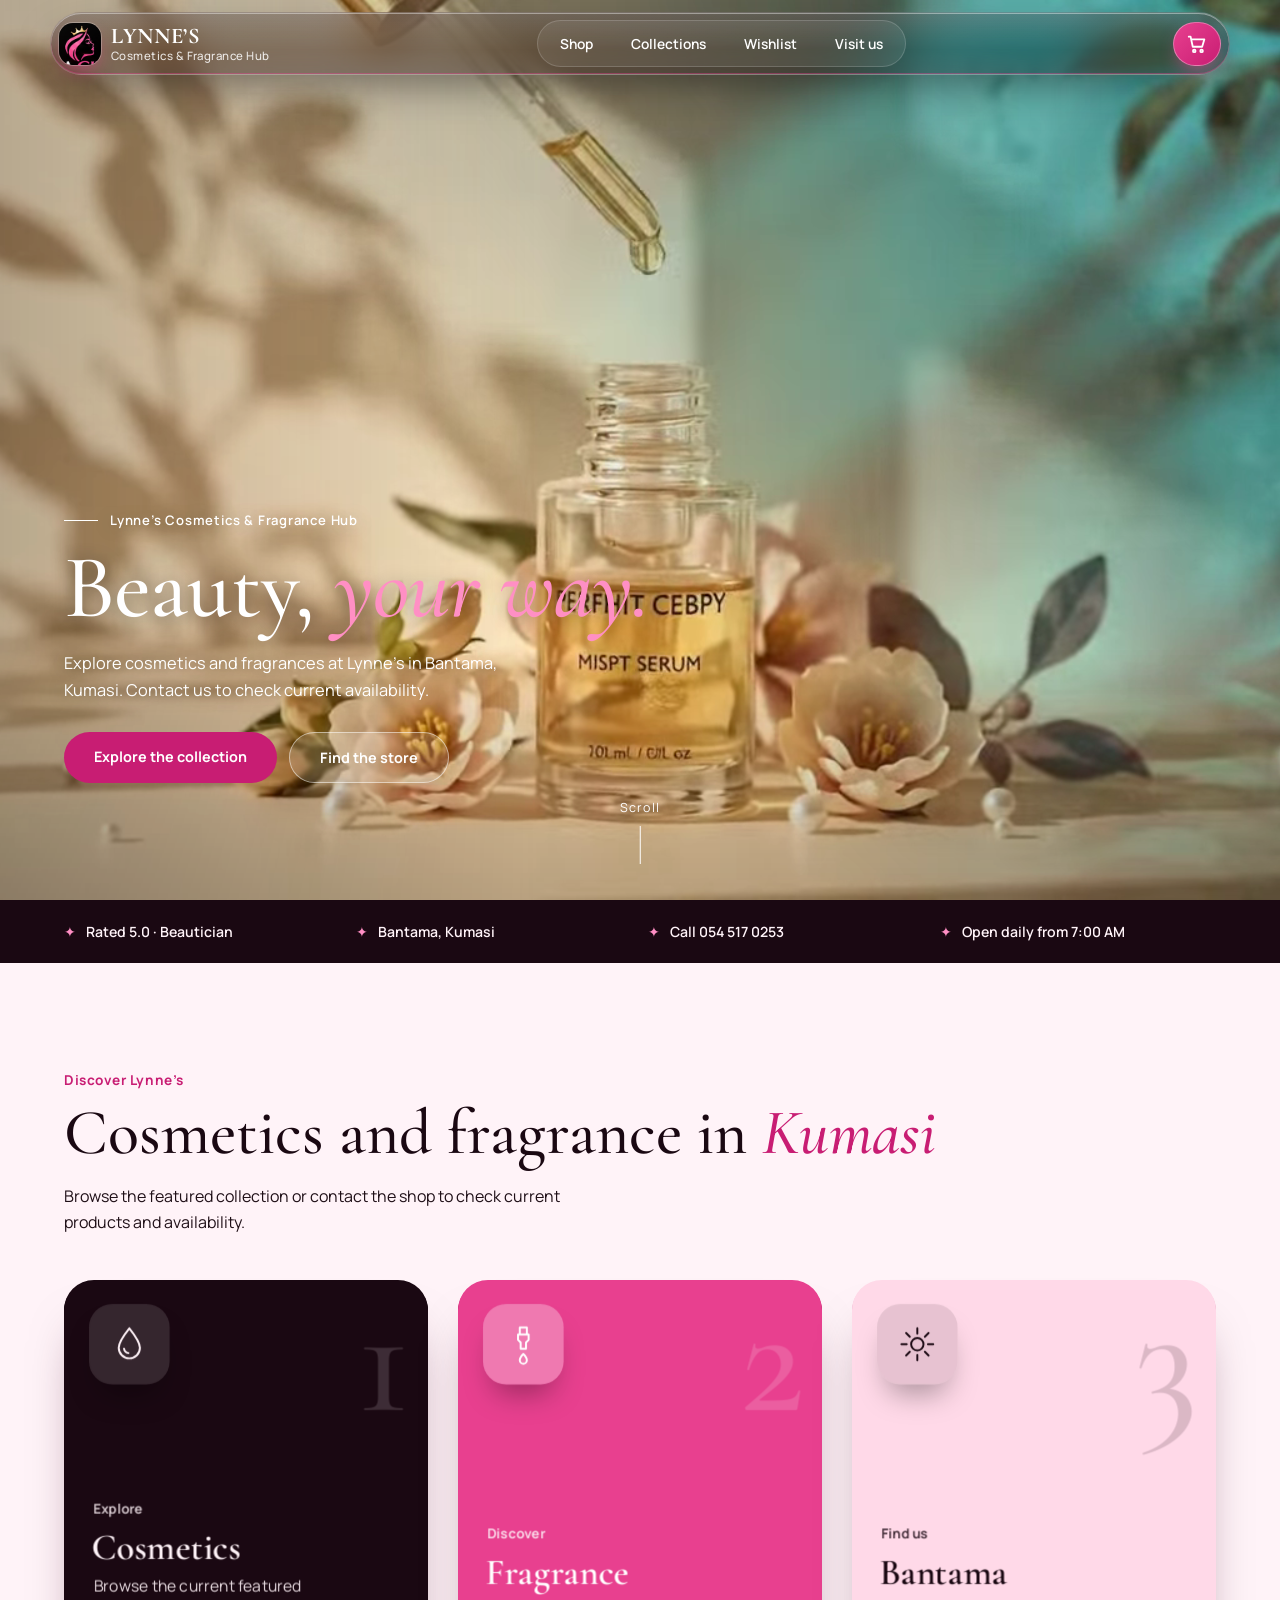
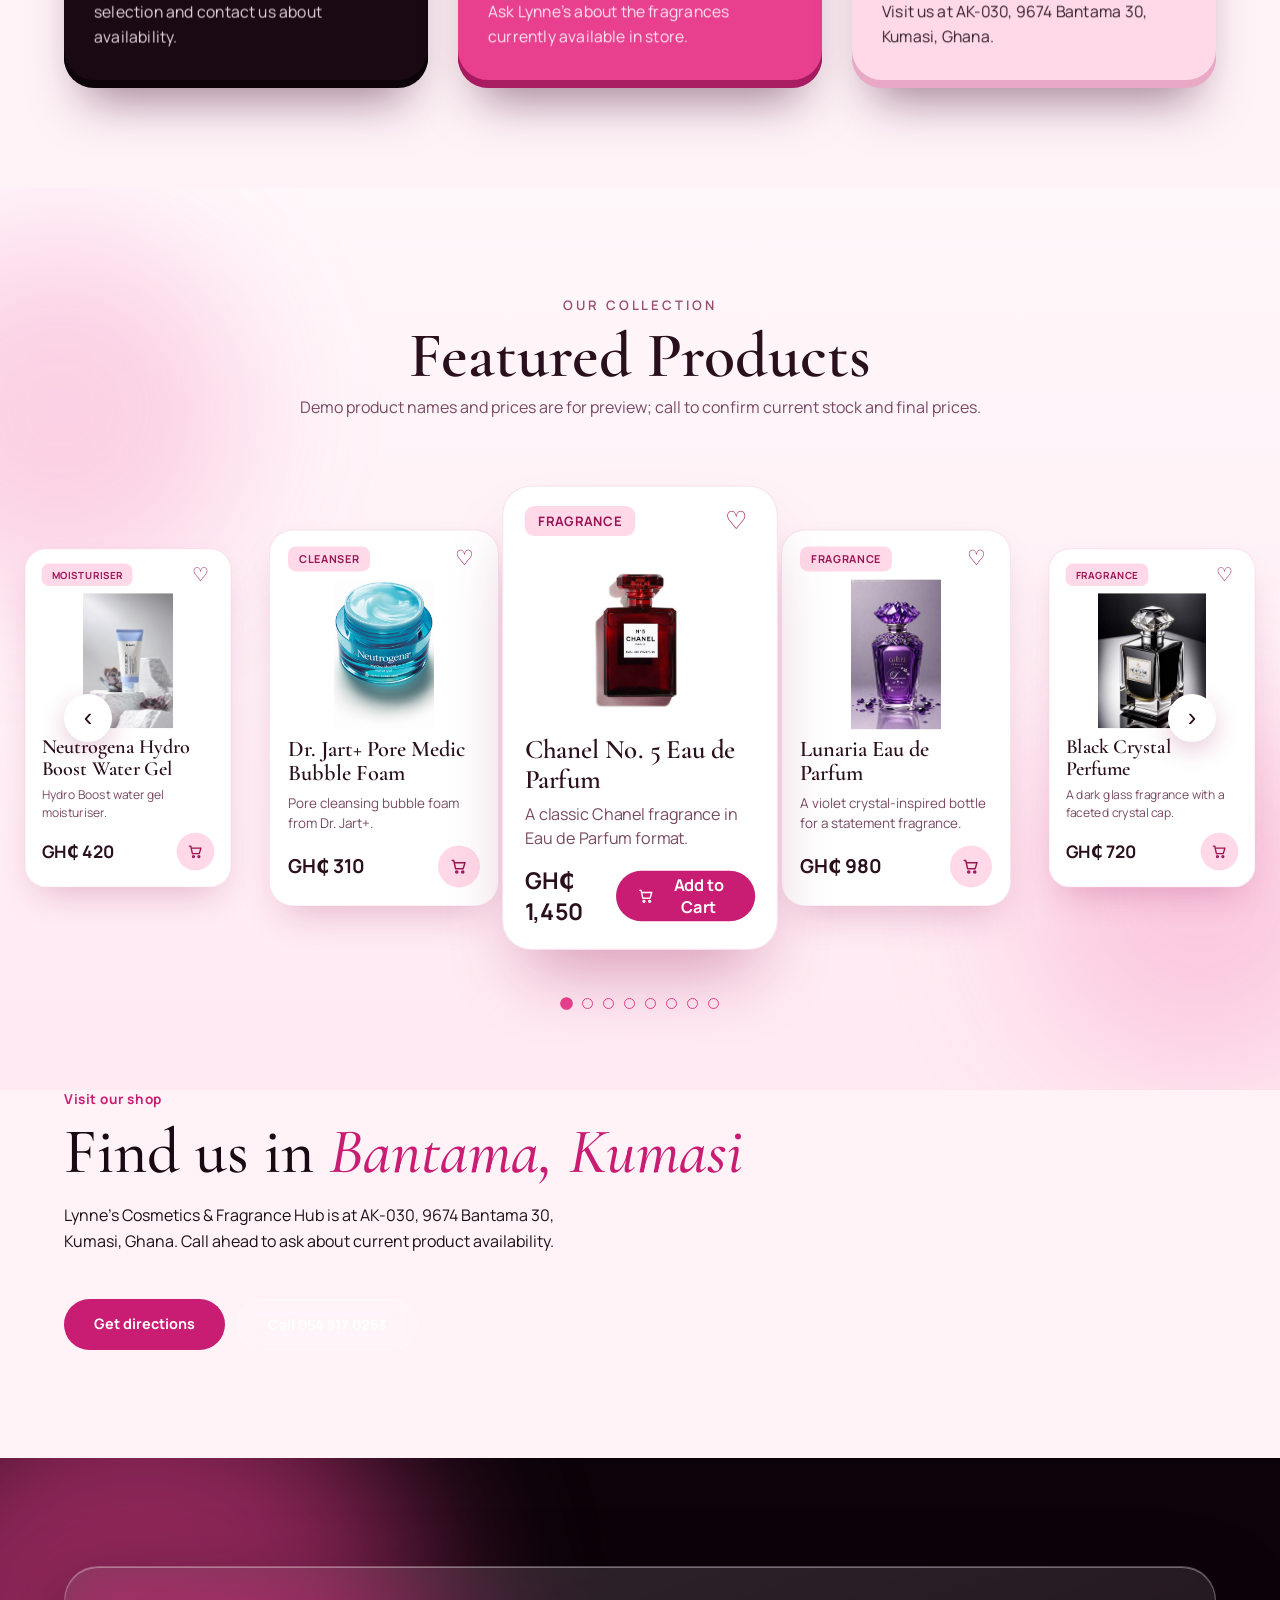
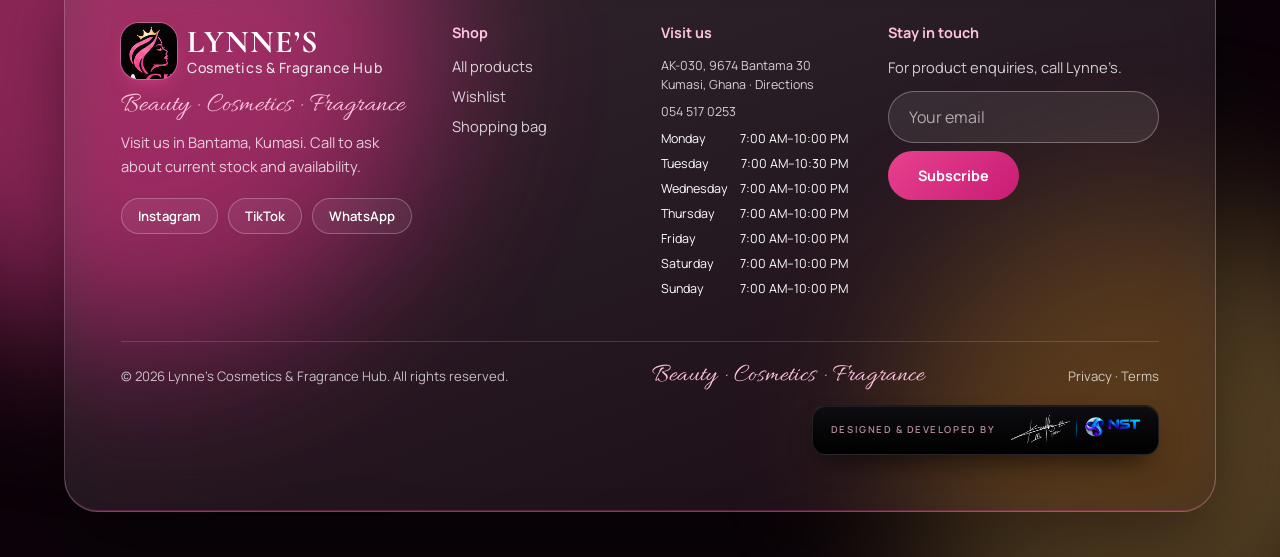
==== commit 70c6d291: "Add demo products and align shared footer Use the provided product photos with preview pricing acros" ====
--- a/index.html
+++ b/index.html
@@ -122,7 +122,7 @@
 .badge{padding:5px 11px;border-radius:8px;background:#ffd9e8;color:#9b1457;font-size:.68rem;font-weight:700;letter-spacing:.06em;text-transform:uppercase}
 .heart{border:0;background:none;font-size:1.3rem;line-height:1;color:#9b1457;cursor:pointer;transition:transform .3s}.heart:hover{transform:scale(1.2)}.heart.on{color:#c2386a}
 .pi{height:150px;border-radius:16px;overflow:hidden;background:#ffe3ee}
-.pi img{width:100%;height:100%;object-fit:cover;display:block}
+.pi img{width:100%;height:100%;object-fit:contain;background:#fff;display:block}
 .dots{display:flex;justify-content:center;gap:6px}
 .dots button{width:6px;height:6px;padding:0;border:0;border-radius:50%;background:#f1c4d7;cursor:pointer}.dots button.on{background:#e8408f}
 .pc h4{font:600 1.4rem/1.1 var(--serif);color:var(--bro)}
@@ -180,6 +180,16 @@
 footer .logo{margin-bottom:6px}footer .logo img{width:56px;height:56px;border-radius:18px}footer .logo b{font-size:2rem}footer .logo small{font-size:.88rem}
 .tag{font:1.7rem/1.2 "Allura",cursive;color:var(--blush);margin-top:10px}
 .stars{color:var(--pink);letter-spacing:.1em}
+
+/* developer credit — NST */
+.devcredit{margin:16px 0 0;display:flex;justify-content:flex-end;align-items:center}
+.devcredit a{display:flex;align-items:center;gap:16px;padding:9px 18px;border-radius:14px;background:linear-gradient(180deg,#0d0d12,#000);border:1px solid rgba(255,255,255,.1);box-shadow:inset 0 1px 0 rgba(255,255,255,.07),0 14px 30px -12px rgba(0,0,0,.8);transition:border-color .3s,transform .3s,box-shadow .3s}
+.devcredit a:hover{transform:translateY(-2px);border-color:rgba(255,143,196,.45);box-shadow:inset 0 1px 0 rgba(255,255,255,.1),0 18px 34px -12px rgba(232,64,143,.35)}
+.devcredit a:focus-visible{outline:2px solid #ff8fc4;outline-offset:4px}
+.dc-label{font:600 .6rem/1 var(--sans);letter-spacing:.16em;text-transform:uppercase;color:rgba(255,194,220,.7);white-space:nowrap}
+.devcredit img{display:block;height:30px;width:auto}
+@media(max-width:560px){.devcredit a{gap:10px;padding:7px 12px;border-radius:12px}.dc-label{font-size:.52rem;letter-spacing:.1em}.devcredit img{height:22px}}
+
 /* cart drawer: floating glass panel */
 #cart{position:fixed;top:10px;right:10px;bottom:10px;width:min(420px,calc(100% - 20px));z-index:80;display:flex;flex-direction:column;gap:16px;padding:22px;border-radius:30px;color:#fff;background:radial-gradient(120% 40% at 100% 0,rgba(232,64,143,.4),transparent 70%),linear-gradient(160deg,rgba(255,255,255,.16),rgba(255,255,255,.04)),rgba(20,6,15,.84);border:1px solid rgba(255,255,255,.22);-webkit-backdrop-filter:blur(30px) saturate(1.8);backdrop-filter:blur(30px) saturate(1.8);box-shadow:inset 0 1px 0 rgba(255,255,255,.35),0 40px 90px rgba(0,0,0,.55);transform:translateX(calc(100% + 30px)) rotate(2deg);transform-origin:bottom right;visibility:hidden;transition:transform .65s cubic-bezier(.2,.9,.2,1),visibility .65s}
 #cart.open{transform:none;visibility:visible}
@@ -193,7 +203,7 @@
 .ci:hover{background:rgba(255,255,255,.13);border-color:rgba(255,194,220,.45)}
 #ci.ani .ci{animation:ci .6s cubic-bezier(.2,.9,.2,1) var(--d,0ms) both}
 @keyframes ci{from{opacity:0;transform:translateX(28px)}}
-.ci img{width:84px;height:100px;object-fit:cover;border-radius:16px;display:block}
+.ci img{width:84px;height:100px;object-fit:contain;background:#fff;border-radius:16px;display:block}
 .cd{display:grid;gap:6px;align-content:center;min-width:0}
 .cd b{font:600 1.2rem/1.1 var(--serif)}
 .cs{font-size:.78rem;opacity:.7}
@@ -253,7 +263,7 @@
 <div class="kick rv">Discover Lynne’s</div><h3 class="rv">Cosmetics and fragrance in <em>Kumasi</em></h3><p class="sub rv">Browse the featured collection or contact the shop to check current products and availability.</p>
 <div class="rcards"><div class="rw rv"><div class="rt a"><span class="num" aria-hidden="true">1</span><span class="ic"><svg viewBox="0 0 48 48" aria-hidden="true"><path d="M24 6c8 10 12 16 12 22a12 12 0 0 1-24 0c0-6 4-12 12-22z"/><path d="M18 29a6 6 0 0 0 5 5"/></svg></span><span class="tm">Explore</span><h4>Cosmetics</h4><p>Browse the current featured selection and contact us about availability.</p></div></div><div class="rw rv"><div class="rt b"><span class="num" aria-hidden="true">2</span><span class="ic"><svg viewBox="0 0 48 48" aria-hidden="true"><path d="M20 5h8v8h-8zM18 13h12v6l-3 3v7h-6v-7l-3-3z"/><path d="M24 35c3 3 4 5 4 7a4 4 0 0 1-8 0c0-2 1-4 4-7z"/></svg></span><span class="tm">Discover</span><h4>Fragrance</h4><p>Ask Lynne’s about the fragrances currently available in store.</p></div></div><div class="rw rv"><div class="rt c"><span class="num" aria-hidden="true">3</span><span class="ic"><svg viewBox="0 0 48 48" aria-hidden="true"><circle cx="24" cy="24" r="7"/><path d="M24 6v6M24 36v6M6 24h6M36 24h6M11.3 11.3l4.2 4.2M32.5 32.5l4.2 4.2M11.3 36.7l4.2-4.2M32.5 15.5l4.2-4.2"/></svg></span><span class="tm">Find us</span><h4>Bantama</h4><p>Visit us at AK-030, 9674 Bantama 30, Kumasi, Ghana.</p></div></div></div></div></section>
 
-<section class="fp" id="shop"><div class="fh rv"><div class="cl">OUR COLLECTION</div><h3>Featured Products</h3><p>Browse featured selections; contact the shop to confirm current availability.</p></div><div class="car" id="car" tabindex="0" role="region" aria-roledescription="carousel" aria-label="Featured products"><button class="nv l" id="pv" aria-label="Previous product">‹</button><div id="trk"></div><button class="nv r" id="nx" aria-label="Next product">›</button></div><div class="pg" id="pg"></div></section>
+<section class="fp" id="shop"><div class="fh rv"><div class="cl">OUR COLLECTION</div><h3>Featured Products</h3><p>Demo product names and prices are for preview; call to confirm current stock and final prices.</p></div><div class="car" id="car" tabindex="0" role="region" aria-roledescription="carousel" aria-label="Featured cosmetics and fragrance products"><button class="nv l" id="pv" aria-label="Previous product">‹</button><div id="trk"></div><button class="nv r" id="nx" aria-label="Next product">›</button></div><div class="pg" id="pg"></div></section>
 
 <section class="s" id="love" style="padding-top:0"><div class="wrap">
 <div class="kick rv">Visit our shop</div><h3 class="rv">Find us in <em>Bantama, Kumasi</em></h3>
@@ -271,31 +281,38 @@
 <form id="nf" novalidate><label for="em" style="position:absolute;left:-9999px">Email address</label><input id="em" type="email" placeholder="Your email" autocomplete="email" required><button class="btn" type="submit">Subscribe</button></form><div id="fm" role="status"></div></div>
 </div>
 <div class="legal"><span>© 2026 Lynne’s Cosmetics &amp; Fragrance Hub. All rights reserved.</span><span class="sign">Beauty · Cosmetics · Fragrance</span><span><a href="coming-soon.html?feature=Privacy">Privacy</a> · <a href="coming-soon.html?feature=Terms">Terms</a></span></div>
-</div></footer>
+<div class="devcredit">
+  <a href="https://www.nexussynctechnologies.com" target="_blank" rel="noopener noreferrer" aria-label="Website designed and developed by Nexus Sync Technologies">
+    <span class="dc-label">Designed &amp; developed by</span>
+    <img src="assets/nst-signature-transparent.png" alt="Nexus Sync Technologies (NST) signature and logo" width="1000" height="233" loading="lazy">
+  </a>
+</div>
+</div>
+</footer>
 
 <div id="ov"></div>
 <aside id="cart" aria-label="Shopping cart" aria-hidden="true"><header><div><h6>Your bag</h6><p><span id="cn">0</span> items</p></div><button class="x" id="cx" aria-label="Close cart">✕</button></header><div id="ci"></div><div id="cfoot" hidden><div class="tot"><span>Subtotal</span><span id="ct">GH₵ 0</span></div><small>Delivery is calculated at checkout.</small><button class="btn" id="co">Checkout</button><button class="btn ghost" data-close>Continue shopping</button></div></aside>
 
 <script>
 (function(){
-var P=[
-{n:"Radiance Vitamin C Serum",d:"15% vitamin C with hyaluronic acid. Brightens and evens tone.",p:480,s:["15 ml","30 ml"],b:"Bestseller",f:"0117",pos:"50% 50%"},
-{n:"Citrus Glow Face Oil",d:"Lightweight oil for a dewy, glass-skin finish.",p:360,s:["15 ml","30 ml"],b:"New",f:"0001",pos:"50% 60%"},
-{n:"Sun-Ripened Brightening Mist",d:"Refreshing citrus mist that hydrates throughout the day.",p:220,s:["50 ml","100 ml"],b:"",f:"0200",pos:"45% 55%"},
-{n:"Dewy Skin Moisturiser",d:"Whipped daily cream that seals in serum and glow.",p:300,s:["50 ml","100 ml"],b:"Low stock",f:"0358",pos:"60% 40%"}];
 var $=function(i){return document.getElementById(i)},fmt=function(n){return"GH₵ "+n.toLocaleString("en")};
+var imagePath=function(path){return path.indexOf("/")>=0?path:"frames/"+path+".webp"};
 var CS='<svg viewBox="0 0 24 24" width="18" height="18" fill="none" stroke="currentColor" stroke-width="2" stroke-linecap="round" stroke-linejoin="round" aria-hidden="true"><path d="M3 4h2l2.4 11h10.2L20 7H6.2"/><circle cx="9" cy="19.5" r="1.4"/><circle cx="17" cy="19.5" r="1.4"/></svg>';
 var P=[
-{n:"Radiance Vitamin C Serum",d:"15% vitamin C that brightens and evens tone.",p:480,z:"30 ml",b:"Best seller",i:["0117","0100","0140"]},
-{n:"Citrus Glow Face Oil",d:"Lightweight oil for a dewy, glass-skin finish.",p:360,z:"15 ml",b:"New",i:["0001","0010","0030"]},
-{n:"Sun-Ripened Mist",d:"Citrus mist that hydrates all day.",p:220,z:"100 ml",b:"Trending",i:["0200","0210","0190"]},
-{n:"Dewy Skin Moisturiser",d:"Whipped daily cream that seals in glow.",p:300,z:"50 ml",b:"Popular",i:["0358","0340","0320"]},
-{n:"Glow Ritual Set",d:"Serum and face oil, ready to gift.",p:760,z:"Set",b:"New",i:["0150","0160","0170"]}];
+{id:"chanel-no5",n:"Chanel No. 5 Eau de Parfum",d:"A classic Chanel fragrance in Eau de Parfum format.",p:1450,z:"Eau de Parfum",b:"Fragrance",i:["assets/1.jpg"]},
+{id:"lunaria",n:"Lunaria Eau de Parfum",d:"A violet crystal-inspired bottle for a statement fragrance.",p:980,z:"Eau de Parfum",b:"Fragrance",i:["assets/2.jpg"]},
+{id:"black-crystal",n:"Black Crystal Perfume",d:"A dark glass fragrance with a faceted crystal cap.",p:720,z:"Perfume",b:"Fragrance",i:["assets/3.jpg"]},
+{id:"valentino",n:"Valentino Eau de Parfum",d:"Valentino fragrance in a studded glass bottle.",p:1650,z:"Eau de Parfum",b:"Fragrance",i:["assets/4.jpg"]},
+{id:"lavoi-set",n:"LaVoi Let It Glow Body Care Set",d:"A matching pink body-care collection.",p:390,z:"Body care set",b:"Body care",i:["assets/5.jpg"]},
+{id:"yozu-serum",n:"Yozu Active Serum",d:"30 ml active serum featuring hyaluronic acid.",p:280,z:"30 ml",b:"Serum",i:["assets/6.jpg"]},
+{id:"hydro-boost",n:"Neutrogena Hydro Boost Water Gel",d:"Hydro Boost water gel moisturiser.",p:420,z:"Water gel",b:"Moisturiser",i:["assets/7.jpg"]},
+{id:"pore-medic",n:"Dr. Jart+ Pore Medic Bubble Foam",d:"Pore cleansing bubble foam from Dr. Jart+.",p:310,z:"Foam cleanser",b:"Cleanser",i:["assets/8.jpg"]}
+];
 var trk=$("trk"),pg=$("pg"),act=0,n=P.length;
-trk.innerHTML=P.map(function(p,i){return'<article class="pc" data-i="'+i+'"><div class="tp"><span class="badge">'+p.b+'</span><button class="heart" aria-label="Save '+p.n+'">♡</button></div><div class="pi"><img src="frames/'+p.i[0]+'.webp" alt="'+p.n+'" loading="lazy"></div><div class="dots">'+p.i.map(function(_,k){return'<button'+(k?"":' class="on"')+' aria-label="Photo '+(k+1)+'"></button>'}).join("")+'</div><h4>'+p.n+'</h4><p>'+p.d+'</p><div class="pr"><b>'+fmt(p.p)+'</b><button class="add" data-i="'+i+'" aria-label="Add '+p.n+' to cart">'+CS+'<span>Add to Cart</span></button></div></article>'}).join("");
+trk.innerHTML=P.map(function(p,i){return'<article class="pc" data-i="'+i+'"><div class="tp"><span class="badge">'+p.b+'</span><button class="heart" aria-label="Save '+p.n+'">♡</button></div><div class="pi"><img src="'+imagePath(p.i[0])+'" alt="'+p.n+'" loading="lazy"></div>'+(p.i.length>1?'<div class="dots">'+p.i.map(function(_,k){return'<button'+(k?"":' class="on"')+' aria-label="Photo '+(k+1)+'"></button>'}).join("")+'</div>':'')+'<h4>'+p.n+'</h4><p>'+p.d+'</p><div class="pr"><b>'+fmt(p.p)+'</b><button class="add" data-i="'+i+'" aria-label="Add '+p.n+' to cart">'+CS+'<span>Add to Cart</span></button></div></article>'}).join("");
 pg.innerHTML=P.map(function(p){return'<button aria-label="Show '+p.n+'"></button>'}).join("");
-var cards=[].slice.call(trk.children),pgb=[].slice.call(pg.children),wishIds=["serum","oil","mist","moisturiser","set"],savedIds=[];
-try{savedIds=JSON.parse(localStorage.getItem("la-cosmetics-wishlist")||"[]")}catch(error){savedIds=[]}
+var cards=[].slice.call(trk.children),pgb=[].slice.call(pg.children),wishIds=P.map(function(p){return p.id}),savedIds=[];
+try{savedIds=JSON.parse(localStorage.getItem("la-cosmetics-wishlist-v2")||"[]")}catch(error){savedIds=[]}
 cards.forEach(function(c,i){var h=c.querySelector(".heart"),saved=savedIds.indexOf(wishIds[i])>=0;h.classList.toggle("on",saved);h.textContent=saved?"♥":"♡";h.setAttribute("aria-pressed",saved)});
 function lay(){var m=innerWidth<700,st=m?172:256,lim=m?1:2,h=Math.floor(n/2);cards.forEach(function(c,i){var o=((i-act+h+n)%n)-h,a=Math.abs(o),s=[m?1.06:1.2,m?.9:1,.9][Math.min(a,2)];c.style.transform="translate(-50%,-50%) translateX("+o*st+"px) scale("+s+")";c.style.opacity=a>lim?0:1;c.style.pointerEvents=a>lim?"none":"auto";c.style.zIndex=10-a;c.dataset.o=o;c.classList.toggle("act",!o);c.setAttribute("aria-hidden",a>lim)});pgb.forEach(function(b,i){b.classList.toggle("on",i==act)})}
 function go(d){act=(act+d+n)%n;lay()}
@@ -307,15 +324,15 @@
 $("car").addEventListener("touchend",function(e){if(sx==null)return;var d=e.changedTouches[0].clientX-sx;if(Math.abs(d)>45)go(d<0?1:-1);sx=null});
 /* cart */
 var cart=[],bagEl=$("bag");
-try{cart=JSON.parse(localStorage.getItem("la-cosmetics-cart")||"[]")}catch(error){cart=[]}
-function render(){var t=0,k=0;$("ci").innerHTML=cart.length?cart.map(function(c,i){t+=c.p*c.q;k+=c.q;return'<div class="ci" style="--d:'+i*70+'ms"><img src="frames/'+c.f+'.webp" alt=""><div class="cd"><b>'+c.n+'</b><span class="cs">'+c.s+'</span><div class="qty"><button data-i="'+i+'" data-q="-1" aria-label="Decrease quantity">−</button><output>'+c.q+'</output><button data-i="'+i+'" data-q="1" aria-label="Increase quantity">+</button></div></div><div class="cr"><button class="rm" data-x="'+i+'" aria-label="Remove '+c.n+'">✕</button><strong>'+fmt(c.p*c.q)+'</strong></div></div>'}).join(""):'<div class="empty"><svg viewBox="0 0 24 24" aria-hidden="true"><path d="M5 8h14l-1 12H6z"/><path d="M9 8a3 3 0 0 1 6 0"/></svg><h6>Your bag is empty</h6><p>Add something glowing from the shop.</p><a class="btn" href="products.html" data-close>Browse products</a></div>';
-$("ct").textContent=fmt(t);$("cn").textContent=k;$("bc").textContent=k;$("bc").hidden=!k;$("cfoot").hidden=!k;bagEl.setAttribute("aria-label","Open cart"+(k?", "+k+" items":""));localStorage.setItem("la-cosmetics-cart",JSON.stringify(cart))}
+try{cart=JSON.parse(localStorage.getItem("la-cosmetics-cart-v2")||"[]")}catch(error){cart=[]}
+function render(){var t=0,k=0;$("ci").innerHTML=cart.length?cart.map(function(c,i){t+=c.p*c.q;k+=c.q;return'<div class="ci" style="--d:'+i*70+'ms"><img src="'+imagePath(c.f)+'" alt=""><div class="cd"><b>'+c.n+'</b><span class="cs">'+c.s+'</span><div class="qty"><button data-i="'+i+'" data-q="-1" aria-label="Decrease quantity">−</button><output>'+c.q+'</output><button data-i="'+i+'" data-q="1" aria-label="Increase quantity">+</button></div></div><div class="cr"><button class="rm" data-x="'+i+'" aria-label="Remove '+c.n+'">✕</button><strong>'+fmt(c.p*c.q)+'</strong></div></div>'}).join(""):'<div class="empty"><svg viewBox="0 0 24 24" aria-hidden="true"><path d="M5 8h14l-1 12H6z"/><path d="M9 8a3 3 0 0 1 6 0"/></svg><h6>Your bag is empty</h6><p>Add something glowing from the shop.</p><a class="btn" href="products.html" data-close>Browse products</a></div>';
+$("ct").textContent=fmt(t);$("cn").textContent=k;$("bc").textContent=k;$("bc").hidden=!k;$("cfoot").hidden=!k;bagEl.setAttribute("aria-label","Open cart"+(k?", "+k+" items":""));localStorage.setItem("la-cosmetics-cart-v2",JSON.stringify(cart))}
 render();
 function cartOpen(o){var ci=$("ci");ci.classList.remove("ani");if(o){void ci.offsetWidth;ci.classList.add("ani");setTimeout(function(){ci.classList.remove("ani")},1100)}$("cart").classList.toggle("open",o);$("ov").classList.toggle("on",o);$("cart").setAttribute("aria-hidden",!o)}
 document.addEventListener("click",function(e){var t=e.target,a=t.closest(".add");
 if(a){var p=P[a.dataset.i],id=wishIds[a.dataset.i];var ex=cart.filter(function(c){return c.id==id})[0];if(ex)ex.q++;else cart.push({id:id,n:p.n,p:p.p,f:p.i[0],s:p.z,q:1});render();bagEl.classList.remove("bump");void bagEl.offsetWidth;bagEl.classList.add("bump");return}
-if(t.closest("[data-close]")){cartOpen(false);return}var h=t.closest(".heart");if(h){h.classList.toggle("on");h.textContent=h.classList.contains("on")?"♥":"♡";h.setAttribute("aria-pressed",h.classList.contains("on"));var id=wishIds[h.closest(".pc").dataset.i],saved=JSON.parse(localStorage.getItem("la-cosmetics-wishlist")||"[]"),index=saved.indexOf(id);if(index<0)saved.push(id);else saved.splice(index,1);localStorage.setItem("la-cosmetics-wishlist",JSON.stringify(saved));return}
-var d=t.closest(".dots button");if(d){var c=d.closest(".pc");[].forEach.call(d.parentNode.children,function(b,k){b.classList.toggle("on",b===d);if(b===d)c.querySelector("img").src="frames/"+P[c.dataset.i].i[k]+".webp"});return}
+if(t.closest("[data-close]")){cartOpen(false);return}var h=t.closest(".heart");if(h){h.classList.toggle("on");h.textContent=h.classList.contains("on")?"♥":"♡";h.setAttribute("aria-pressed",h.classList.contains("on"));var id=wishIds[h.closest(".pc").dataset.i],saved=JSON.parse(localStorage.getItem("la-cosmetics-wishlist-v2")||"[]"),index=saved.indexOf(id);if(index<0)saved.push(id);else saved.splice(index,1);localStorage.setItem("la-cosmetics-wishlist-v2",JSON.stringify(saved));return}
+var d=t.closest(".dots button");if(d){var c=d.closest(".pc");[].forEach.call(d.parentNode.children,function(b,k){b.classList.toggle("on",b===d);if(b===d)c.querySelector("img").src=imagePath(P[c.dataset.i].i[k])});return}
 var qb=t.closest("[data-q]");if(qb){var c=cart[qb.dataset.i];c.q+=+qb.dataset.q;if(c.q<1)cart.splice(qb.dataset.i,1);render();return}
 var x=t.closest("[data-x]");if(x){cart.splice(x.dataset.x,1);render();return}
 var pc=t.closest(".pc");if(pc&&+pc.dataset.o)go(+pc.dataset.o)});
